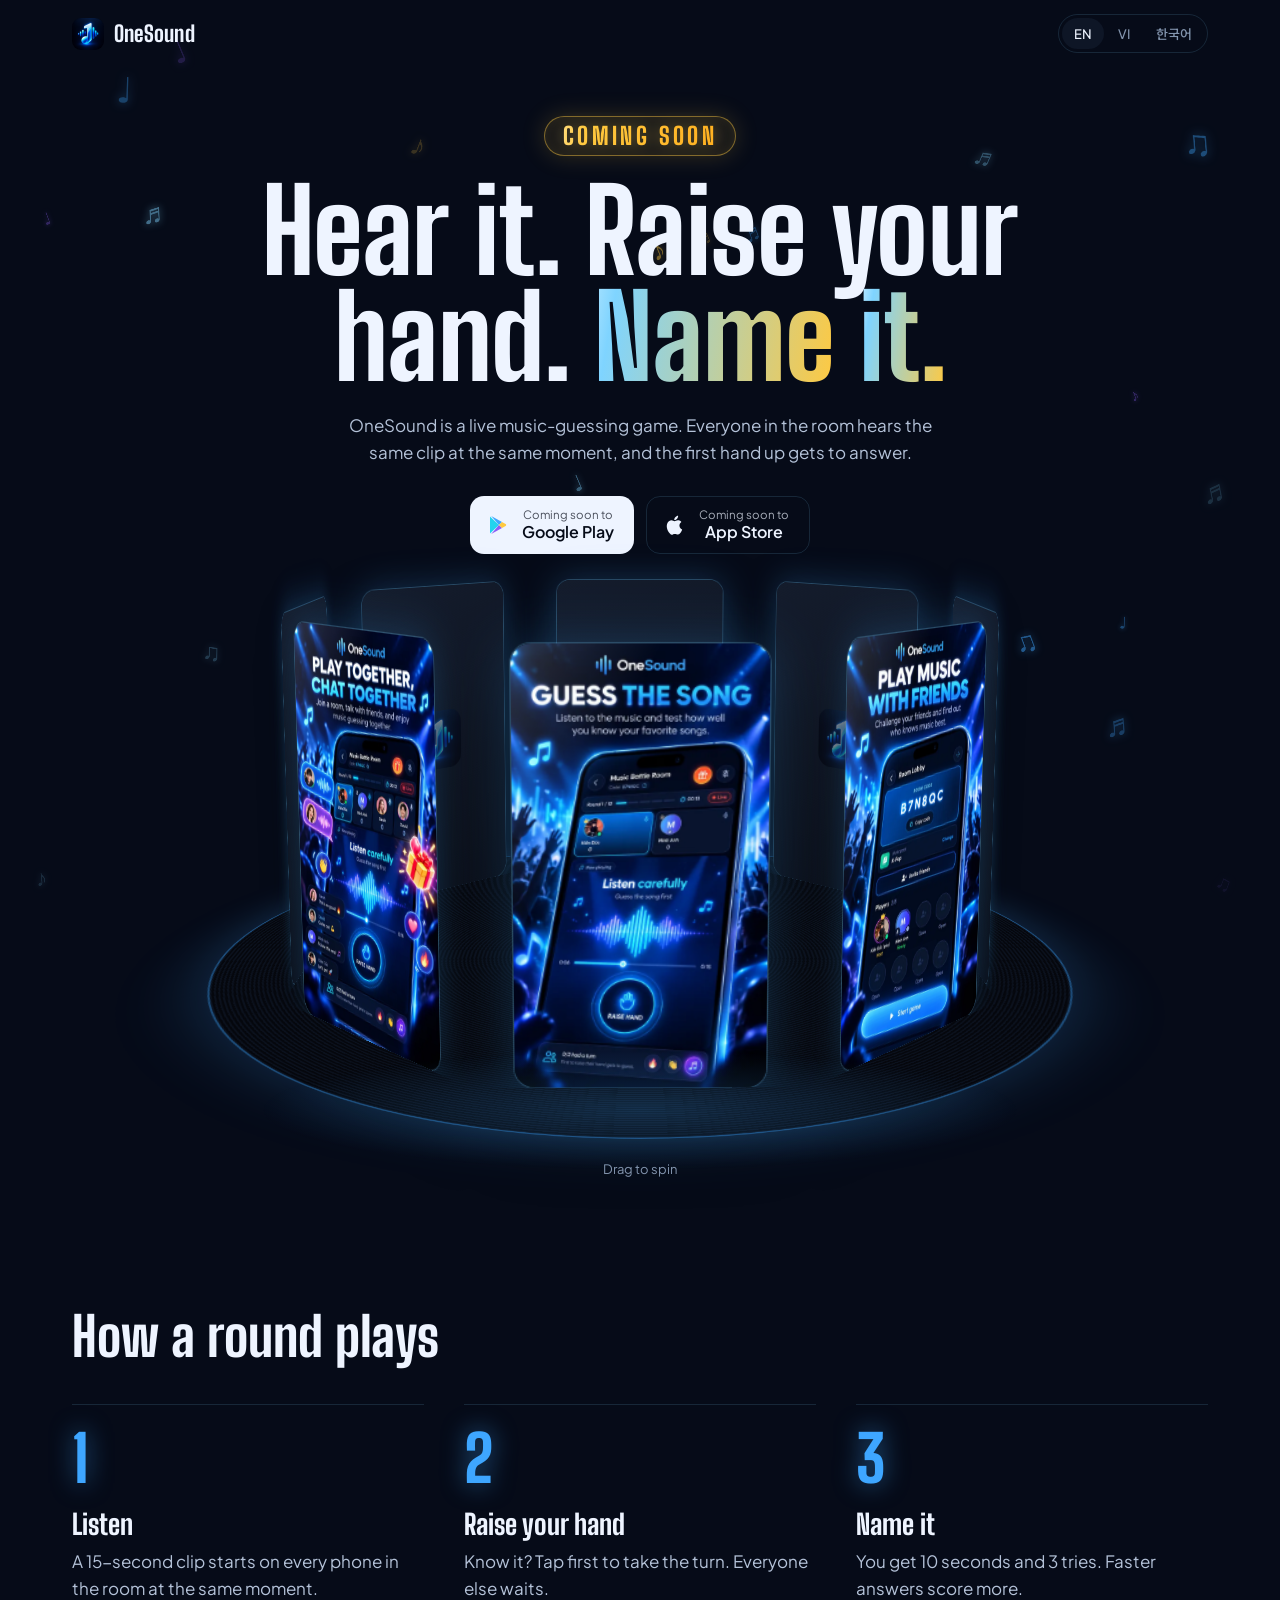
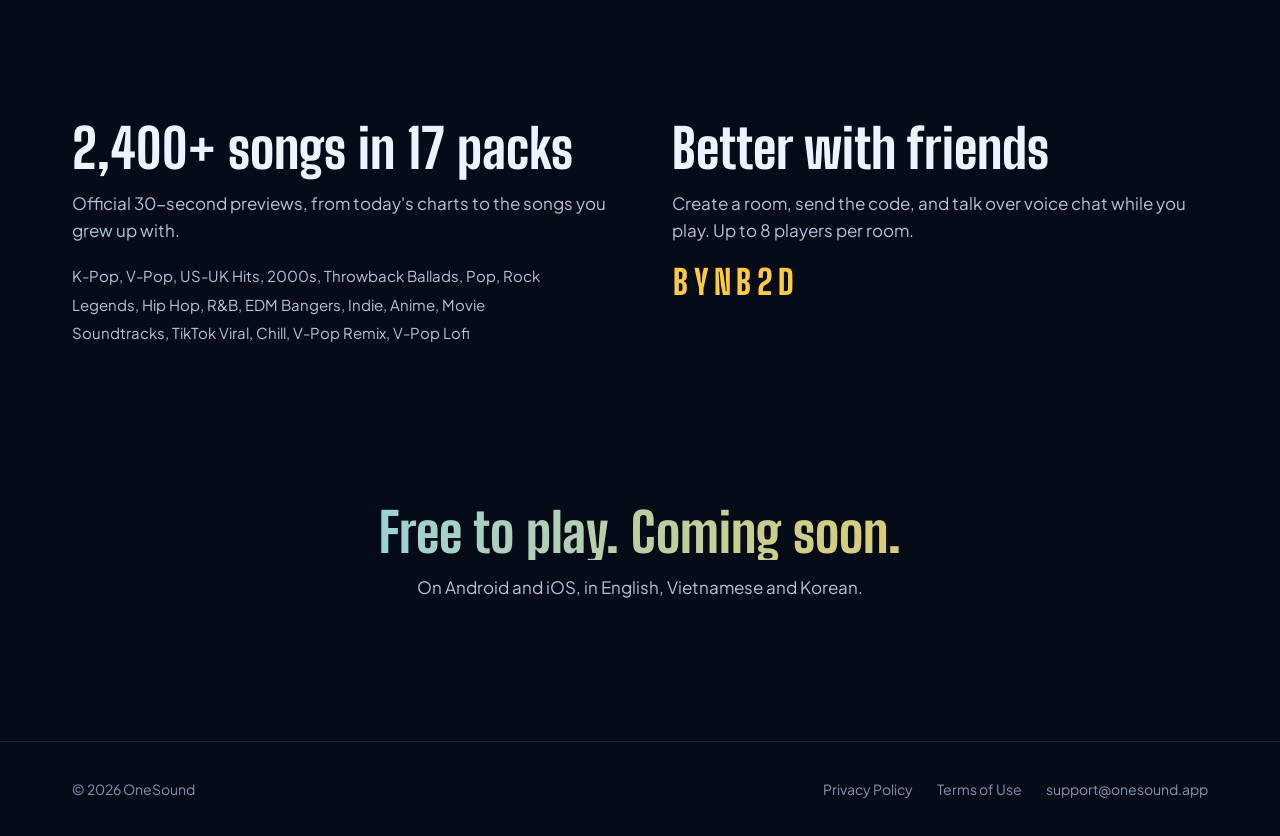
==== index.html @ 5859970a "Add falling notes, text animations and a glittering Coming soon badge Co-Authored-By: Claude Opus 5." ====
<!doctype html>
<html lang="en">
<head>
<meta charset="utf-8">
<meta name="viewport" content="width=device-width, initial-scale=1, viewport-fit=cover">
<title>OneSound: Live Music Battles</title>
<meta name="description" content="Hear the song, raise your hand first and name it. OneSound is a live music-guessing game to play with friends.">
<meta name="theme-color" content="#060b18">
<meta property="og:title" content="OneSound: Hear it. Raise your hand. Name it.">
<meta property="og:description" content="A live music-guessing game. Everyone hears the same clip at once; the first hand up answers.">
<meta property="og:image" content="https://duckiendev.github.io/onesound/assets/og.jpg">
<meta property="og:type" content="website">
<meta name="twitter:card" content="summary_large_image">
<link rel="icon" href="assets/favicon.png">
<link rel="apple-touch-icon" href="assets/apple-touch-icon.png">
<link rel="preconnect" href="https://fonts.googleapis.com">
<link rel="preconnect" href="https://fonts.gstatic.com" crossorigin>
<link href="https://fonts.googleapis.com/css2?family=Big+Shoulders+Display:wght@700;800&family=Noto+Sans+KR:wght@400;500;700&family=Plus+Jakarta+Sans:wght@400;500;600&display=swap" rel="stylesheet">
<link rel="preload" as="image" href="assets/posters/guess-1.webp">
<link rel="stylesheet" href="assets/site.css">
<script>document.documentElement.classList.add('js')</script>
</head>
<body>

<header class="topbar" id="topbar">
  <div class="wrap">
    <a class="brand" href="./" data-langlink><img src="assets/icon.png" alt=""> OneSound</a>
    <div class="lang" role="group" aria-label="Language">
      <button type="button" data-lang="en">EN</button>
      <button type="button" data-lang="vi">VI</button>
      <button type="button" data-lang="ko">한국어</button>
    </div>
  </div>
</header>

<main>
  <section class="hero">
    <div class="wrap">
      <div class="copy">
        <p class="soon">
          <span class="spark" style="--x:-14px;--y:-6px;--t:0s" aria-hidden="true"></span>
          <span class="spark" style="--x:calc(100% + 4px);--y:-10px;--t:.7s" aria-hidden="true"></span>
          <span class="spark" style="--x:30%;--y:calc(100% - 2px);--t:1.3s;--s:.6" aria-hidden="true"></span>
          <span class="spark" style="--x:80%;--y:-14px;--t:1.9s;--s:.5" aria-hidden="true"></span>
          <span class="spark" style="--x:calc(100% + 10px);--y:70%;--t:2.4s;--s:.7" aria-hidden="true"></span>
          <span class="label" data-i18n="badge">Coming soon</span>
        </p>
        <h1><span data-i18n="h1a" data-split>Hear it.</span> <span data-i18n="h1b" data-split>Raise your hand.</span>
          <span class="hl" data-i18n="h1c" data-split>Name it.</span></h1>
        <p class="lead" data-i18n="lead">OneSound is a live music-guessing game. Everyone in the room hears the same clip at the same moment, and the first hand up gets to answer.</p>
        <div class="stores">
          <span class="store">
            <svg viewBox="0 0 24 24" fill="none" aria-hidden="true"><path d="M4 3.5v17l9-8.5-9-8.5Z" fill="#22d3ee"/><path d="m13 12 3-2.9L5.2 3l7.8 9Z" fill="#3ea6ff"/><path d="m13 12-7.8 9L16 14.9 13 12Z" fill="#8b5cf6"/><path d="m16 9.1 3.6 2a1 1 0 0 1 0 1.8l-3.6 2L13 12l3-2.9Z" fill="#ffc940"/></svg>
            <span><small data-i18n="soon">Coming soon to</small><strong>Google Play</strong></span>
          </span>
          <span class="store alt">
            <svg viewBox="0 0 24 24" fill="currentColor" aria-hidden="true"><path d="M16.4 12.6c0-2.3 1.9-3.4 2-3.5-1.1-1.6-2.8-1.8-3.4-1.8-1.4-.1-2.8.9-3.5.9s-1.8-.9-3-.9C7 7.3 5.4 8.3 4.6 9.8c-1.7 2.9-.4 7.2 1.2 9.5.8 1.1 1.7 2.4 3 2.4 1.2-.1 1.6-.8 3.1-.8s1.8.8 3.1.7c1.3 0 2.1-1.1 2.9-2.3.9-1.3 1.2-2.6 1.3-2.7-.1 0-2.6-1-2.8-4ZM14.1 5.7c.7-.8 1.1-1.9 1-3-1 0-2.1.7-2.8 1.5-.6.7-1.2 1.8-1 2.9 1.1.1 2.1-.6 2.8-1.4Z"/></svg>
            <span><small data-i18n="soon">Coming soon to</small><strong>App Store</strong></span>
          </span>
        </div>
      </div>

      <div class="deck" id="deck" tabindex="0" role="group"
           aria-label="OneSound posters. Use the arrow keys to turn." data-i18n-label="deckLabel">
        <div class="ring" id="ring">
          <div class="record" aria-hidden="true"></div>
          <div class="slot" style="--i:0">
            <div class="face"><img src="assets/posters/guess-1.webp" alt="Guess the song: listen to the music and test how well you know your favourite songs" width="540" height="960"></div>
            <div class="back" aria-hidden="true"><img src="assets/icon.png" alt=""></div>
          </div>
          <div class="slot" style="--i:1">
            <div class="face"><img src="assets/posters/friends-1.webp" alt="Play music with friends: challenge your friends and find out who knows music best" width="540" height="960" loading="lazy"></div>
            <div class="back" aria-hidden="true"><img src="assets/icon.png" alt=""></div>
          </div>
          <div class="slot" style="--i:2">
            <div class="face"><img src="assets/posters/know-1.webp" alt="How well do you know music? Recognise songs and prove you are a true fan" width="540" height="960" loading="lazy"></div>
            <div class="back" aria-hidden="true"><img src="assets/icon.png" alt=""></div>
          </div>
          <div class="slot" style="--i:3">
            <div class="face"><img src="assets/posters/chat-1.webp" alt="Play together, chat together: join a room, talk with friends and guess together" width="540" height="960" loading="lazy"></div>
            <div class="back" aria-hidden="true"><img src="assets/icon.png" alt=""></div>
          </div>
          <div class="slot" style="--i:4">
            <div class="face"><img src="assets/posters/guess-2.webp" alt="Guess the song, on the home screen" width="540" height="960" loading="lazy"></div>
            <div class="back" aria-hidden="true"><img src="assets/icon.png" alt=""></div>
          </div>
          <div class="slot" style="--i:5">
            <div class="face"><img src="assets/posters/friends-2.webp" alt="Play with friends, from a private room code" width="540" height="960" loading="lazy"></div>
            <div class="back" aria-hidden="true"><img src="assets/icon.png" alt=""></div>
          </div>
          <div class="slot" style="--i:6">
            <div class="face"><img src="assets/posters/know-2.webp" alt="Climb the leaderboard and fill your profile" width="540" height="960" loading="lazy"></div>
            <div class="back" aria-hidden="true"><img src="assets/icon.png" alt=""></div>
          </div>
          <div class="slot" style="--i:7">
            <div class="face"><img src="assets/posters/chat-2.webp" alt="Voice chat and gifts in the game room" width="540" height="960" loading="lazy"></div>
            <div class="back" aria-hidden="true"><img src="assets/icon.png" alt=""></div>
          </div>
        </div>
        <p class="hint" data-i18n="hint">Drag to spin</p>
      </div>
    </div>
  </section>

  <section class="round" id="play">
    <div class="wrap">
      <h2 data-reveal data-i18n="roundTitle">How a round plays</h2>
      <ol class="steps">
        <li data-reveal style="--d:1"><h3 data-i18n="s1t">Listen</h3>
          <p data-i18n="s1p">A 15-second clip starts on every phone in the room at the same moment.</p></li>
        <li data-reveal style="--d:2"><h3 data-i18n="s2t">Raise your hand</h3>
          <p data-i18n="s2p">Know it? Tap first to take the turn. Everyone else waits.</p></li>
        <li data-reveal style="--d:3"><h3 data-i18n="s3t">Name it</h3>
          <p data-i18n="s3p">You get 10 seconds and 3 tries. Faster answers score more.</p></li>
      </ol>
    </div>
  </section>

  <section class="more">
    <div class="wrap">
      <div data-reveal>
        <h2 data-i18n="packsTitle">2,400+ songs in 17 packs</h2>
        <p data-i18n="packsLead">Official 30-second previews, from today's charts to the songs you grew up with.</p>
        <p class="packs" data-i18n="packs">K-Pop, V-Pop, US-UK Hits, 2000s, Throwback Ballads, Pop, Rock Legends, Hip Hop, R&amp;B, EDM Bangers, Indie, Anime, Movie Soundtracks, TikTok Viral, Chill, V-Pop Remix, V-Pop Lofi</p>
      </div>
      <div data-reveal style="--d:1">
        <h2 data-i18n="friendsTitle">Better with friends</h2>
        <p data-i18n="friendsLead">Create a room, send the code, and talk over voice chat while you play. Up to 8 players per room.</p>
        <span class="code" aria-label="Example room code">B7N8QC</span>
      </div>
    </div>
  </section>

  <section class="cta">
    <div class="wrap">
      <h2 data-reveal data-i18n="ctaTitle">Free to play. Coming soon.</h2>
      <p data-reveal style="--d:1" data-i18n="ctaLead">On Android and iOS, in English, Vietnamese and Korean.</p>
    </div>
  </section>
</main>

<footer>
  <div class="wrap">
    <span>© 2026 OneSound</span>
    <nav>
      <a href="privacy/" data-langlink data-i18n="privacy">Privacy Policy</a>
      <a href="terms/" data-langlink data-i18n="terms">Terms of Use</a>
      <a href="mailto:support@onesound.app">support@onesound.app</a>
    </nav>
  </div>
</footer>

<script src="assets/site.js"></script>
<script>
OneSound.page({
  en: {
    h1a: 'Hear it.', h1b: 'Raise your hand.', h1c: 'Name it.',
    lead: 'OneSound is a live music-guessing game. Everyone in the room hears the same clip at the same moment, and the first hand up gets to answer.',
    badge: 'Coming soon', soon: 'Coming soon to', hint: 'Drag to spin',
    deckLabel: 'OneSound posters. Use the arrow keys to turn.',
    roundTitle: 'How a round plays',
    s1t: 'Listen', s1p: 'A 15-second clip starts on every phone in the room at the same moment.',
    s2t: 'Raise your hand', s2p: 'Know it? Tap first to take the turn. Everyone else waits.',
    s3t: 'Name it', s3p: 'You get 10 seconds and 3 tries. Faster answers score more.',
    packsTitle: '2,400+ songs in 17 packs',
    packsLead: "Official 30-second previews, from today's charts to the songs you grew up with.",
    packs: 'K-Pop, V-Pop, US-UK Hits, 2000s, Throwback Ballads, Pop, Rock Legends, Hip Hop, R&B, EDM Bangers, Indie, Anime, Movie Soundtracks, TikTok Viral, Chill, V-Pop Remix, V-Pop Lofi',
    friendsTitle: 'Better with friends',
    friendsLead: 'Create a room, send the code, and talk over voice chat while you play. Up to 8 players per room.',
    ctaTitle: 'Free to play. Coming soon.',
    ctaLead: 'On Android and iOS, in English, Vietnamese and Korean.',
    privacy: 'Privacy Policy', terms: 'Terms of Use'
  },
  vi: {
    h1a: 'Nghe.', h1b: 'Giơ tay.', h1c: 'Gọi tên bài.',
    lead: 'OneSound là game đoán nhạc trực tiếp. Cả phòng nghe cùng một đoạn nhạc vào cùng một lúc, ai giơ tay trước thì được trả lời.',
    badge: 'Sắp ra mắt', soon: 'Sắp có trên', hint: 'Kéo để xoay',
    deckLabel: 'Poster OneSound. Dùng phím mũi tên để xoay.',
    roundTitle: 'Một vòng chơi',
    s1t: 'Nghe', s1p: 'Một đoạn nhạc 15 giây phát trên mọi điện thoại trong phòng vào cùng một lúc.',
    s2t: 'Giơ tay', s2p: 'Biết bài? Bấm trước để giành lượt, những người khác phải chờ.',
    s3t: 'Gọi tên bài', s3p: 'Bạn có 10 giây và 3 lần thử. Trả lời càng nhanh, điểm càng cao.',
    packsTitle: 'Hơn 2.400 bài trong 17 gói nhạc',
    packsLead: 'Đoạn nghe thử 30 giây chính thức, từ bảng xếp hạng hôm nay đến những bài bạn nghe từ bé.',
    packs: 'K-Pop, V-Pop, Hit Âu Mỹ, Thập niên 2000, Ballad hoài niệm, Pop, Huyền thoại Rock, Hip Hop, R&B, EDM bùng nổ, Indie, Anime, Nhạc phim, TikTok Viral, Chill, V-Pop Remix, V-Pop Lofi',
    friendsTitle: 'Vui hơn khi có bạn bè',
    friendsLead: 'Tạo phòng, gửi mã cho bạn và trò chuyện bằng giọng nói trong lúc chơi. Mỗi phòng tối đa 8 người.',
    ctaTitle: 'Miễn phí. Sắp ra mắt.',
    ctaLead: 'Trên Android và iOS, có tiếng Việt, tiếng Anh và tiếng Hàn.',
    privacy: 'Chính sách quyền riêng tư', terms: 'Điều khoản sử dụng'
  },
  ko: {
    h1a: '듣고,', h1b: '손 들고,', h1c: '맞혀요.',
    lead: 'OneSound는 실시간 음악 맞히기 게임이에요. 방 안의 모두가 같은 순간에 같은 곡을 듣고, 먼저 손을 든 사람이 답할 수 있어요.',
    badge: '곧 출시', soon: '곧 출시', hint: '드래그해서 돌려 보세요',
    deckLabel: 'OneSound 포스터. 방향키로 돌릴 수 있어요.',
    roundTitle: '한 라운드는 이렇게 진행돼요',
    s1t: '듣기', s1p: '15초 클립이 방 안 모든 휴대폰에서 동시에 재생돼요.',
    s2t: '손 들기', s2p: '아는 곡이면 먼저 눌러 차례를 가져가요. 다른 사람은 기다려요.',
    s3t: '맞히기', s3p: '10초 안에 세 번까지 답할 수 있어요. 빨리 맞힐수록 점수가 높아요.',
    packsTitle: '17개 팩, 2,400곡 이상',
    packsLead: '오늘의 차트부터 어릴 적 듣던 노래까지, 공식 30초 미리듣기로 즐겨요.',
    packs: 'K-Pop, V-Pop, 미국·영국 히트곡, 2000년대, 추억의 발라드, 팝, 록 레전드, 힙합, R&B, EDM 뱅어, 인디, 애니메이션, 영화 OST, 틱톡 바이럴, 칠, V-Pop 리믹스, V-Pop 로파이',
    friendsTitle: '친구와 함께하면 더 재밌어요',
    friendsLead: '방을 만들고 코드를 보내서, 플레이하는 동안 음성으로 대화해요. 한 방에 최대 8명까지 들어올 수 있어요.',
    ctaTitle: '무료로 즐겨요. 곧 출시돼요.',
    ctaLead: 'Android와 iOS에서 한국어, 영어, 베트남어로 만나요.',
    privacy: '개인정보 처리방침', terms: '이용약관'
  }
});
</script>
</body>
</html>
---- assets/site.css ----
/* OneSound site.
   One loud thing (the turntable of posters on the landing page); everything
   around it stays quiet. Colours are the app's own. */

:root {
  --stage: #060b18;   /* the app's background */
  --deck: #0e1626;    /* the app's card fill */
  --spot: #3ea6ff;    /* the app's accent */
  --ice: #7fd4ff;
  --crown: #ffc940;
  --text: #eef4ff;
  --sub: #b4c2d8;
  --mute: #8395ae;
  --line: rgba(127, 212, 255, .14);

  /* Condensed and heavy like an arena banner, matching the posters. */
  --display: "Big Shoulders Display", "Noto Sans KR", system-ui, sans-serif;
  --body: "Plus Jakarta Sans", "Noto Sans KR", system-ui, sans-serif;
}

* { box-sizing: border-box; }
html { -webkit-text-size-adjust: 100%; scroll-behavior: smooth; }
body {
  margin: 0;
  background: var(--stage);
  color: var(--text);
  font: 400 17px/1.6 var(--body);
  -webkit-font-smoothing: antialiased;
}
img { display: block; max-width: 100%; }
a { color: inherit; text-decoration: none; }
:focus-visible { outline: 2px solid var(--ice); outline-offset: 3px; border-radius: 6px; }

.wrap {
  width: 100%;
  max-width: 1180px;
  margin: 0 auto;
  padding-inline: max(22px, env(safe-area-inset-left));
}

/* ---------------------------------------------------------------- top bar */
.topbar {
  position: sticky;
  top: 0;
  z-index: 20;
  padding-top: env(safe-area-inset-top, 0px);
  transition: background .3s, border-color .3s;
  border-bottom: 1px solid transparent;
}
.topbar.scrolled {
  background: rgba(6, 11, 24, .82);
  backdrop-filter: blur(14px);
  -webkit-backdrop-filter: blur(14px);
  border-color: var(--line);
}
.topbar .wrap { display: flex; align-items: center; gap: 24px; padding-block: 14px; }
.brand { display: flex; align-items: center; gap: 10px; font: 800 22px var(--display); letter-spacing: .01em; }
.brand img { width: 32px; height: 32px; border-radius: 9px; }
.lang {
  margin-left: auto;
  display: flex;
  gap: 2px;
  padding: 3px;
  border: 1px solid var(--line);
  border-radius: 999px;
}
.lang button {
  border: 0;
  background: none;
  color: var(--mute);
  font: 500 13px var(--body);
  padding: 6px 12px;
  border-radius: 999px;
  cursor: pointer;
}
.lang button:hover { color: var(--text); }
.lang button[aria-pressed="true"] { background: var(--deck); color: var(--text); }

/* ------------------------------------------------------------------- hero */
.hero { padding-block: 48px 30px; overflow: hidden; text-align: center; }
.hero h1 {
  font: 800 clamp(54px, 9vw, 120px)/.92 var(--display);
  letter-spacing: -.005em;
  margin: 0 auto 22px;
  max-width: 11em;
  text-wrap: balance;
}
/* "Coming soon", in the crown's gold, glinting. */
.soon {
  position: relative;
  display: inline-block;
  margin: 0 auto 22px;
  padding: 7px 18px;
  border: 1px solid rgba(255, 201, 64, .45);
  border-radius: 999px;
  background: rgba(255, 201, 64, .08);
  box-shadow: 0 0 24px rgba(255, 201, 64, .18), inset 0 0 12px rgba(255, 201, 64, .08);
  font: 800 clamp(18px, 2.2vw, 24px)/1 var(--display);
  letter-spacing: .14em;
  text-transform: uppercase;
}
.soon .label {
  background: linear-gradient(100deg, #ffb020 0%, var(--crown) 35%, #fff7d6 50%, var(--crown) 65%, #ffb020 100%);
  background-size: 250% 100%;
  background-position: 100% 0;
  -webkit-background-clip: text;
  background-clip: text;
  color: transparent;
  filter: drop-shadow(0 0 8px rgba(255, 201, 64, .45));
}
.soon .spark {
  position: absolute;
  left: var(--x);
  top: var(--y);
  width: 14px;
  height: 14px;
  transform: scale(var(--s, 1));
  background: radial-gradient(circle, #fff 0 18%, var(--crown) 40%, transparent 72%);
  clip-path: polygon(50% 0, 61% 39%, 100% 50%, 61% 61%, 50% 100%, 39% 61%, 0 50%, 39% 39%);
  pointer-events: none;
}

.lead { color: var(--sub); max-width: 36em; margin: 0 auto 30px; }

.stores { display: flex; flex-wrap: wrap; gap: 12px; justify-content: center; }
.store {
  display: flex;
  align-items: center;
  gap: 12px;
  padding: 11px 20px 11px 16px;
  border-radius: 14px;
  background: var(--text);
  color: var(--stage);
}
.store.alt { background: none; color: var(--text); border: 1px solid var(--line); }
.store svg { width: 24px; height: 24px; flex: none; }
.store small { display: block; font-size: 11.5px; opacity: .7; line-height: 1.2; }
.store strong { display: block; font: 600 16px/1.25 var(--body); }

/* The turntable: posters standing in a ring on a record. */
.deck {
  --w: 200px;              /* poster width */
  --h: calc(var(--w) * 1.778);
  --r: 330px;              /* ring radius */
  position: relative;
  margin-top: 40px;
  height: calc(var(--h) + 230px);
  perspective: 1500px;
  perspective-origin: 50% 10%;
  touch-action: pan-y;
  cursor: grab;
  user-select: none;
  -webkit-user-select: none;
}
.deck.dragging { cursor: grabbing; }
.ring {
  --a: 0deg;
  position: absolute;
  left: 50%;
  top: 10px;
  width: var(--w);
  height: var(--h);
  margin-left: calc(var(--w) / -2);
  transform-style: preserve-3d;
  transform: rotateX(-7deg) rotateY(var(--a));
}
.slot {
  position: absolute;
  inset: 0;
  transform-style: preserve-3d;
  transform: rotateY(calc(var(--i) * 45deg)) translateZ(var(--r));
}
.face, .back {
  position: absolute;
  inset: 0;
  border-radius: 16px;
  backface-visibility: hidden;
  -webkit-backface-visibility: hidden;
  box-shadow: 0 0 0 1px rgba(127, 212, 255, .25), 0 0 40px rgba(62, 166, 255, .25),
    0 30px 60px rgba(0, 0, 0, .55);
  overflow: hidden;
  background: #000;
}
.face img { width: 100%; height: 100%; object-fit: cover; pointer-events: none; }
/* A glossy edge, as if the poster were printed on card. */
.face::after {
  content: "";
  position: absolute;
  inset: 0;
  background: linear-gradient(115deg, rgba(255, 255, 255, .18), transparent 32%);
  pointer-events: none;
}
.back {
  transform: rotateY(180deg);
  display: grid;
  place-items: center;
  background: linear-gradient(160deg, #141c2c, #0a0f1a);
}
.back img { width: 34%; opacity: .55; border-radius: 22%; }

/* The record the phones stand on, laid flat at their feet. */
.record {
  --d: calc(var(--r) * 2 + var(--w) * .9);
  position: absolute;
  left: 50%;
  top: 100%;
  width: var(--d);
  height: var(--d);
  margin: calc(var(--d) / -2) 0 0 calc(var(--d) / -2);
  border-radius: 50%;
  transform: rotateX(90deg);
  background:
    radial-gradient(circle, #0e1626 0 13%, transparent 13.4%),
    radial-gradient(circle, var(--spot) 0 14.5%, transparent 15%),
    repeating-radial-gradient(circle, #05070d 0 2px, #0b111d 2.5px 4px),
    #05070d;
  box-shadow: 0 0 0 2px rgba(62, 166, 255, .35), 0 0 80px rgba(62, 166, 255, .25);
}
/* Light pooling under the record. */
.deck::after {
  content: "";
  position: absolute;
  left: 50%;
  bottom: 10px;
  width: min(92%, 760px);
  height: 120px;
  transform: translateX(-50%);
  background: radial-gradient(closest-side, rgba(62, 166, 255, .22), transparent);
  pointer-events: none;
}
.hint {
  position: absolute;
  left: 0;
  right: 0;
  bottom: 0;
  margin: 0;
  text-align: center;
  color: var(--mute);
  font-size: 13px;
}

/* ---------------------------------------------------------------- a round */
.round { padding-block: 100px 60px; }
.round h2, .more h2, .cta h2 {
  font: 800 clamp(34px, 4.4vw, 54px)/1 var(--display);
  letter-spacing: 0;
  margin: 0 0 40px;
}
.steps {
  list-style: none;
  margin: 0;
  padding: 0;
  display: grid;
  grid-template-columns: repeat(3, 1fr);
  gap: 40px;
  counter-reset: step;
}
.steps li { counter-increment: step; border-top: 1px solid var(--line); padding-top: 22px; }
.steps li::before {
  content: counter(step);
  display: block;
  font: 800 64px/1 var(--display);
  color: var(--spot);
  margin-bottom: 18px;
}
.steps h3 { font: 800 28px/1.1 var(--display); margin: 0 0 8px; }
.steps p { color: var(--sub); margin: 0; max-width: 30em; }

/* ------------------------------------------------- packs, and with friends */
.more { padding-block: 60px; }
.more .wrap { display: grid; grid-template-columns: 1fr 1fr; gap: 64px; }
.more h2 { margin-bottom: 14px; }
.more p { color: var(--sub); margin: 0 0 18px; max-width: 32em; }
.packs { color: var(--mute); font-size: 15px; line-height: 1.9; }
.code {
  display: inline-block;
  font: 800 34px var(--display);
  letter-spacing: .12em;
  color: var(--crown);
}

/* -------------------------------------------------------------- closing */
.cta { padding-block: 80px 110px; text-align: center; }
.cta h2 { margin-bottom: 14px; }
.cta p { color: var(--sub); margin: 0 auto 30px; }
.cta .stores { justify-content: center; }

/* ------------------------------------------------------------ legal pages */
.doc { padding-block: 30px 90px; }
.doc article { max-width: 760px; margin: 0 auto; }
.doc h1 { font: 800 clamp(44px, 7vw, 68px)/1 var(--display); margin: 0 0 12px; }
.doc .updated { color: var(--mute); font-size: 14px; margin: 0 0 36px; }
.doc h2 { font: 800 26px/1.15 var(--display); margin: 40px 0 12px; }
.doc p, .doc li { color: var(--sub); }
.doc ul { padding-left: 22px; }
.doc strong { color: var(--text); font-weight: 600; }
.doc .note {
  padding: 16px 20px;
  border-radius: 14px;
  background: var(--deck);
  border-left: 3px solid var(--spot);
}

/* ----------------------------------------------------------------- footer */
footer {
  padding-block: 36px calc(36px + env(safe-area-inset-bottom, 0px));
  border-top: 1px solid var(--line);
  color: var(--mute);
  font-size: 14px;
}
footer .wrap { display: flex; flex-wrap: wrap; gap: 16px; justify-content: space-between; }
footer nav { display: flex; flex-wrap: wrap; gap: 24px; }
footer a:hover { color: var(--text); }

/* ----------------------------------------------------------------- mobile */
@media (max-width: 900px) {
  .deck { --w: 124px; --r: 180px; margin-top: 30px; height: calc(var(--h) + 150px); }
  .steps, .more .wrap { grid-template-columns: 1fr; gap: 36px; }
  .round { padding-block: 70px 30px; }
}

/* --------------------------------------------------------------- motion */
/* Notes drifting down behind everything (drawn by site.js). */
.notes {
  position: fixed;
  inset: 0;
  width: 100%;
  height: 100%;
  z-index: 0;
  pointer-events: none;
}
main, footer { position: relative; z-index: 1; }

/* "Name it." carries the accent, with light sweeping across it. */
.hero .hl, .hero .hl .w, .cta h2 {
  background: linear-gradient(100deg, var(--spot) 0%, var(--ice) 38%, #fff 50%, var(--ice) 62%, var(--crown) 100%);
  background-size: 250% 100%;
  background-position: 100% 0;
  -webkit-background-clip: text;
  background-clip: text;
  color: transparent;
}
.hero .hl:has(.w) { background: none; }

@media (prefers-reduced-motion: no-preference) {
  /* The headline arrives word by word; the rest follows it in. */
  .js .hero h1 .w {
    display: inline-block;
    opacity: 0;
    transform: translateY(.45em) rotate(3deg);
    animation: word-in .8s cubic-bezier(.2, .8, .2, 1) forwards;
    animation-delay: calc(120ms + var(--d) * 90ms);
  }
  .js .hero .hl .w {
    animation: word-in .8s cubic-bezier(.2, .8, .2, 1) forwards, shine 5s ease-in-out infinite;
    animation-delay: calc(120ms + var(--d) * 90ms), 1.4s;
  }
  .js .hero .soon { animation: fade-up .7s both; }
  .soon .label { animation: shine 2.8s ease-in-out infinite; }
  .soon .spark { opacity: 0; animation: twinkle 2.8s var(--t) ease-in-out infinite; }
  .soon::after {
    content: "";
    position: absolute;
    inset: -1px;
    border-radius: inherit;
    background: linear-gradient(100deg, transparent 35%, rgba(255, 240, 190, .35) 50%, transparent 65%) 200% 0 / 250% 100% no-repeat;
    animation: shine 2.8s ease-in-out infinite;
    pointer-events: none;
  }
  .js .hero .lead { animation: fade-up .8s .75s both; }
  .js .hero .stores { animation: fade-up .8s .95s both; }
  .js .hero .deck { animation: fade-up 1.1s .5s both; }
  .cta h2.in { animation: shine 5s 1s ease-in-out infinite; }

  /* Sections rise in as they scroll into view. */
  .js [data-reveal] {
    opacity: 0;
    transform: translateY(28px);
    transition: opacity .8s ease, transform .8s cubic-bezier(.2, .8, .2, 1);
    transition-delay: calc(var(--d, 0) * 120ms);
  }
  .js [data-reveal].in { opacity: 1; transform: none; }
  .js .steps li::before { transform: scale(.6); opacity: 0; transition: transform .7s cubic-bezier(.3, 1.6, .5, 1), opacity .5s; transition-delay: calc(var(--d, 0) * 120ms + .2s); transform-origin: left bottom; }
  .js .steps li.in::before { transform: none; opacity: 1; text-shadow: 0 0 24px rgba(62, 166, 255, .55); }

  /* The room code flips into place like a scoreboard. */
  .code .ch { display: inline-block; min-width: .62em; text-align: center; }
  .code .ch.lock { animation: lock .35s cubic-bezier(.3, 1.6, .5, 1); }
}

@keyframes word-in { to { opacity: 1; transform: none; } }
@keyframes fade-up { from { opacity: 0; transform: translateY(18px); } }
@keyframes shine { 0%, 15% { background-position: 100% 0; } 60%, 100% { background-position: 0 0; } }
@keyframes twinkle {
  0%, 100% { opacity: 0; transform: scale(calc(var(--s, 1) * .2)) rotate(0deg); }
  45% { opacity: 1; transform: scale(var(--s, 1)) rotate(90deg); }
  70% { opacity: 0; transform: scale(calc(var(--s, 1) * .4)) rotate(140deg); }
}
@keyframes lock { from { transform: translateY(-30%) scale(1.25); text-shadow: 0 0 18px rgba(255, 201, 64, .8); } }

@media (prefers-reduced-motion: reduce) {
  html { scroll-behavior: auto; }
}
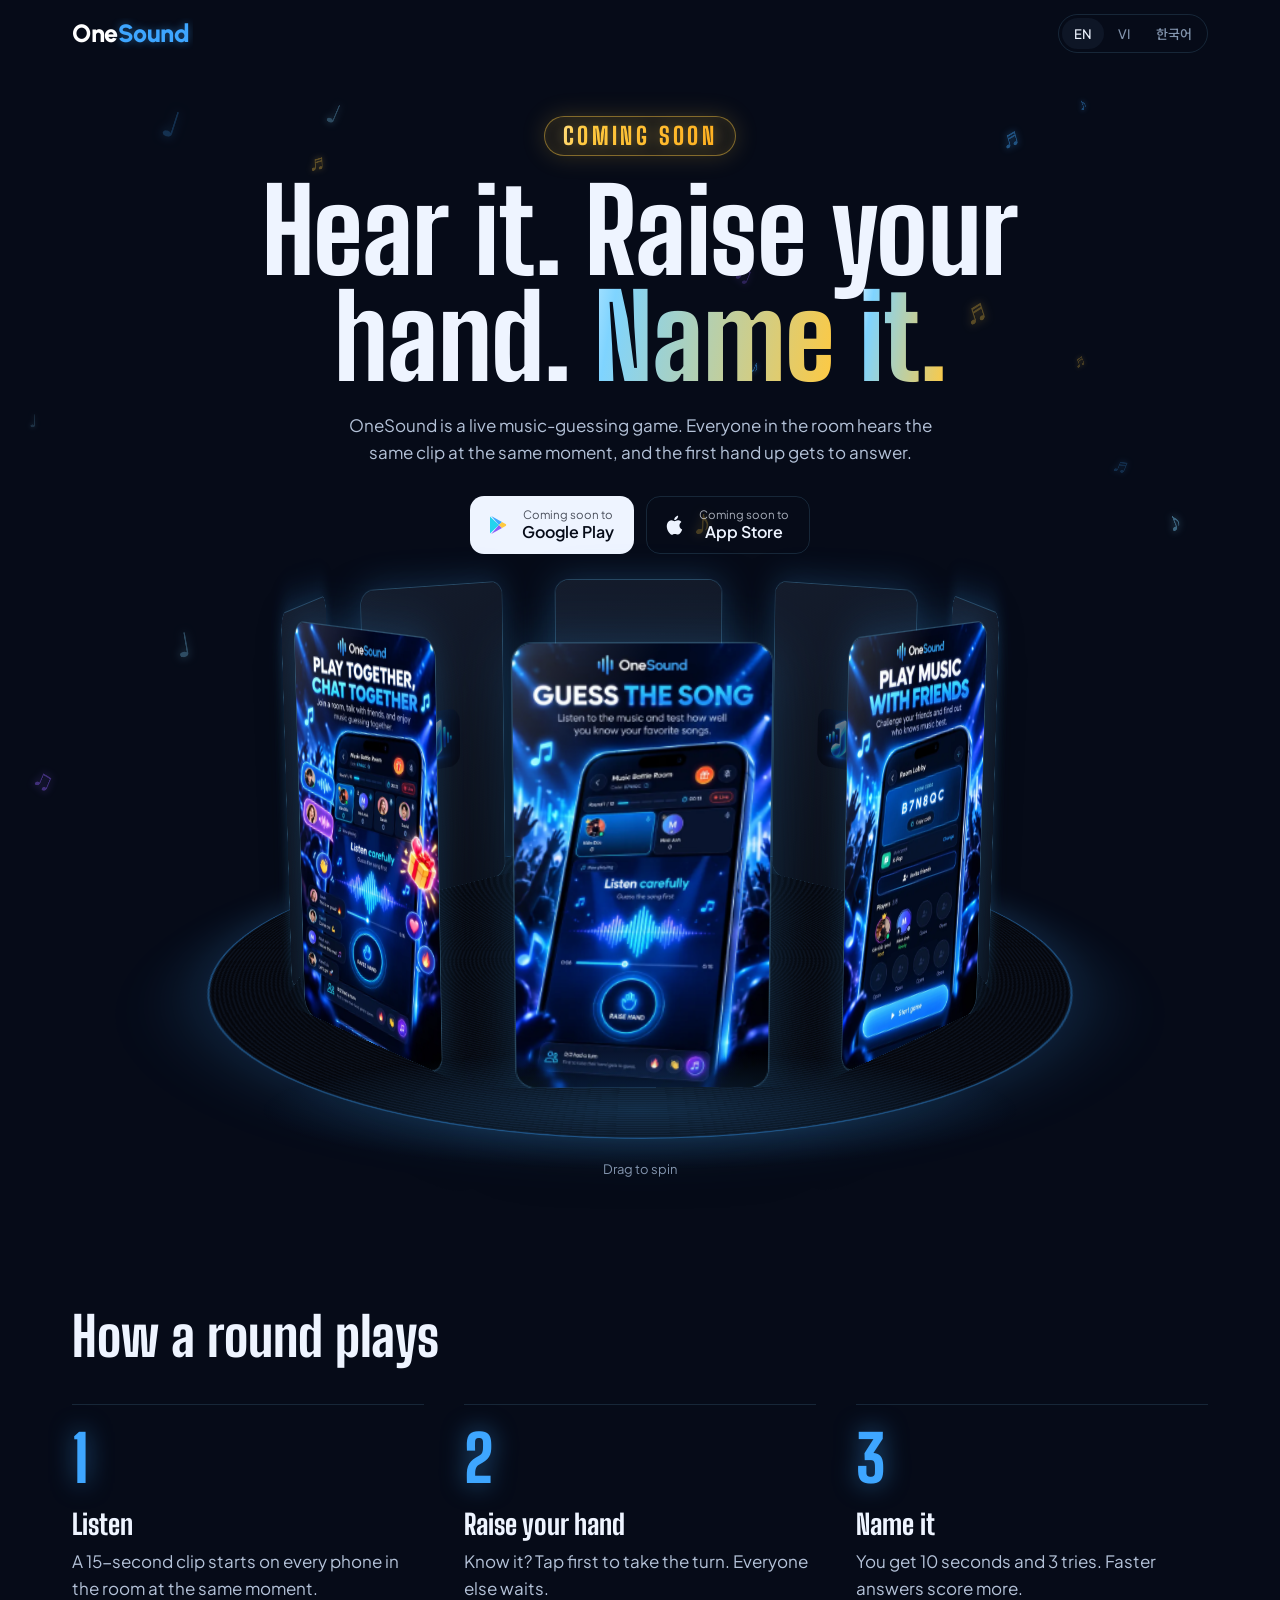
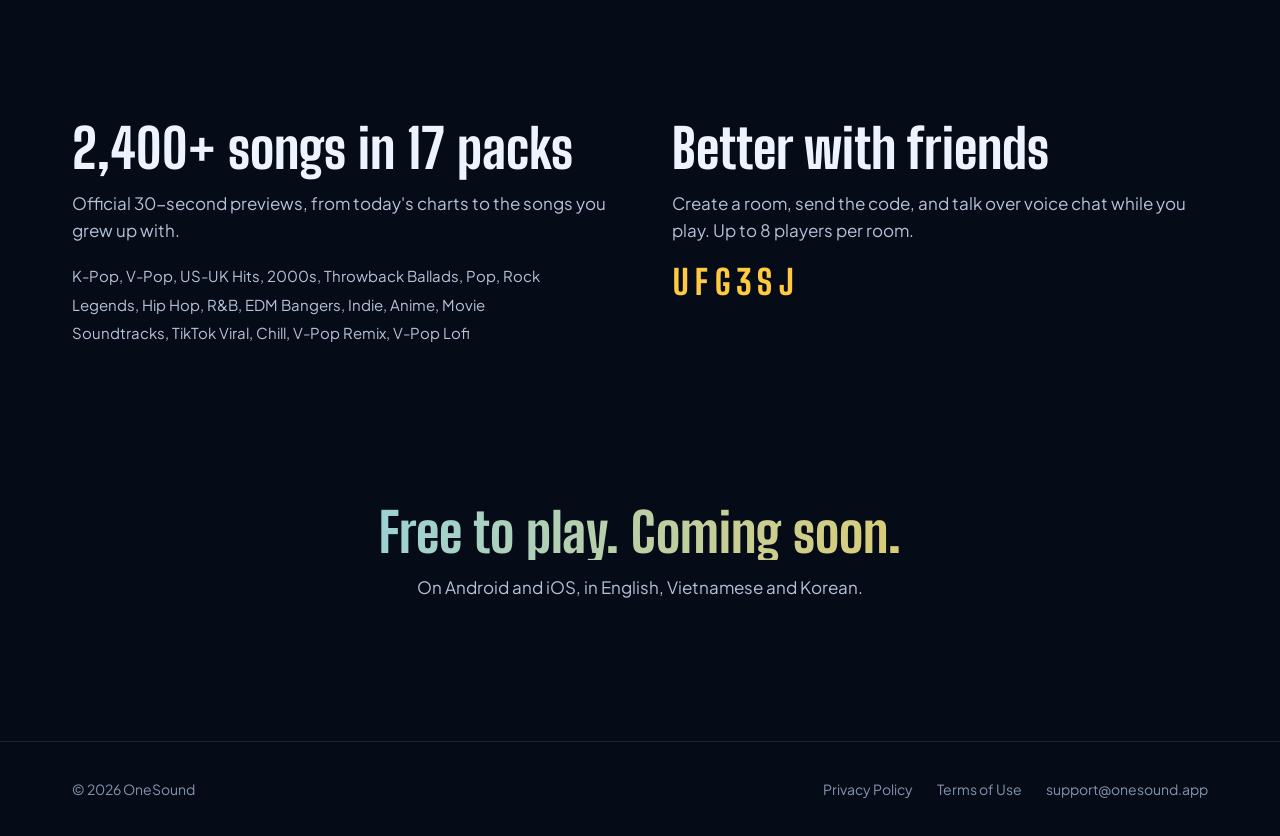
==== commit e144b9e0: "Use the app's sign-in wordmark as the site logo; fuller link previews The corner logo is now the ani" ====
--- a/index.html
+++ b/index.html
@@ -8,14 +8,28 @@
 <meta name="theme-color" content="#060b18">
 <meta property="og:title" content="OneSound: Hear it. Raise your hand. Name it.">
 <meta property="og:description" content="A live music-guessing game. Everyone hears the same clip at once; the first hand up answers.">
+<meta property="og:site_name" content="OneSound">
+<meta property="og:url" content="https://duckiendev.github.io/onesound/">
 <meta property="og:image" content="https://duckiendev.github.io/onesound/assets/og.jpg">
+<meta property="og:image:secure_url" content="https://duckiendev.github.io/onesound/assets/og.jpg">
+<meta property="og:image:type" content="image/jpeg">
+<meta property="og:image:width" content="1200">
+<meta property="og:image:height" content="630">
+<meta property="og:image:alt" content="OneSound: guess the song, beat your rivals. Play solo or battle live in music rooms.">
 <meta property="og:type" content="website">
+<meta property="og:locale" content="en_US">
+<meta property="og:locale:alternate" content="vi_VN">
+<meta property="og:locale:alternate" content="ko_KR">
 <meta name="twitter:card" content="summary_large_image">
+<meta name="twitter:title" content="OneSound: Hear it. Raise your hand. Name it.">
+<meta name="twitter:description" content="A live music-guessing game. Everyone hears the same clip at once; the first hand up answers.">
+<meta name="twitter:image" content="https://duckiendev.github.io/onesound/assets/og.jpg">
+<link rel="canonical" href="https://duckiendev.github.io/onesound/">
 <link rel="icon" href="assets/favicon.png">
 <link rel="apple-touch-icon" href="assets/apple-touch-icon.png">
 <link rel="preconnect" href="https://fonts.googleapis.com">
 <link rel="preconnect" href="https://fonts.gstatic.com" crossorigin>
-<link href="https://fonts.googleapis.com/css2?family=Big+Shoulders+Display:wght@700;800&family=Noto+Sans+KR:wght@400;500;700&family=Plus+Jakarta+Sans:wght@400;500;600&display=swap" rel="stylesheet">
+<link href="https://fonts.googleapis.com/css2?family=Big+Shoulders+Display:wght@700;800&family=Urbanist:wght@800&family=Noto+Sans+KR:wght@400;500;700&family=Plus+Jakarta+Sans:wght@400;500;600&display=swap" rel="stylesheet">
 <link rel="preload" as="image" href="assets/posters/guess-1.webp">
 <link rel="stylesheet" href="assets/site.css">
 <script>document.documentElement.classList.add('js')</script>
@@ -24,7 +38,7 @@
 
 <header class="topbar" id="topbar">
   <div class="wrap">
-    <a class="brand" href="./" data-langlink><img src="assets/icon.png" alt=""> OneSound</a>
+    <a class="brand" href="./" data-langlink aria-label="OneSound"><span class="wm" aria-hidden="true"><i style="--n:0">O</i><i style="--n:1">n</i><i style="--n:2">e</i><i style="--n:3" class=s>S</i><i style="--n:4" class=s>o</i><i style="--n:5" class=s>u</i><i style="--n:6" class=s>n</i><i style="--n:7" class=s>d</i></span></a>
     <div class="lang" role="group" aria-label="Language">
       <button type="button" data-lang="en">EN</button>
       <button type="button" data-lang="vi">VI</button>
--- a/assets/site.css
+++ b/assets/site.css
@@ -54,8 +54,21 @@
   border-color: var(--line);
 }
 .topbar .wrap { display: flex; align-items: center; gap: 24px; padding-block: 14px; }
-.brand { display: flex; align-items: center; gap: 10px; font: 800 22px var(--display); letter-spacing: .01em; }
-.brand img { width: 32px; height: 32px; border-radius: 9px; }
+/* The sign-in screen's wordmark: "One" in white, "Sound" in the accent with
+   a glow that beats. */
+.brand { display: flex; align-items: center; }
+.wm {
+  position: relative;
+  display: inline-flex;
+  align-items: flex-end;
+  font: 800 25px/1.1 "Urbanist", var(--body);
+  letter-spacing: -.02em;
+  color: #fff;
+  overflow: hidden;
+  padding: 2px 4px 2px 0;
+}
+.wm i { font-style: normal; display: inline-block; }
+.wm .s { color: var(--spot); text-shadow: 0 0 9px rgba(62, 166, 255, .45); }
 .lang {
   margin-left: auto;
   display: flex;
@@ -383,6 +396,31 @@
   .js .steps li::before { transform: scale(.6); opacity: 0; transition: transform .7s cubic-bezier(.3, 1.6, .5, 1), opacity .5s; transition-delay: calc(var(--d, 0) * 120ms + .2s); transform-origin: left bottom; }
   .js .steps li.in::before { transform: none; opacity: 1; text-shadow: 0 0 24px rgba(62, 166, 255, .55); }
 
+  /* The wordmark lands letter by letter, then light crosses it and
+     "Sound" pulses, as on the sign-in screen. */
+  .wm i {
+    opacity: 0;
+    transform: translateY(.45em) scale(.6);
+    animation: letter-in .68s cubic-bezier(.34, 1.56, .64, 1) forwards;
+    animation-delay: calc(var(--n) * 90ms);
+  }
+  .wm .s {
+    animation: letter-in .68s cubic-bezier(.34, 1.56, .64, 1) forwards,
+      beat 1.6s 1.5s ease-in-out infinite;
+    animation-delay: calc(var(--n) * 90ms), 1.5s;
+  }
+  .wm::after {
+    content: "";
+    position: absolute;
+    inset: 0;
+    background: linear-gradient(100deg, transparent 40%, rgba(255, 255, 255, .85) 50%, transparent 60%) no-repeat;
+    background-size: 250% 100%;
+    background-position: 150% 0;
+    mix-blend-mode: overlay;
+    animation: sweep 3.2s 1.5s linear infinite;
+    pointer-events: none;
+  }
+
   /* The room code flips into place like a scoreboard. */
   .code .ch { display: inline-block; min-width: .62em; text-align: center; }
   .code .ch.lock { animation: lock .35s cubic-bezier(.3, 1.6, .5, 1); }
@@ -391,6 +429,12 @@
 @keyframes word-in { to { opacity: 1; transform: none; } }
 @keyframes fade-up { from { opacity: 0; transform: translateY(18px); } }
 @keyframes shine { 0%, 15% { background-position: 100% 0; } 60%, 100% { background-position: 0 0; } }
+@keyframes letter-in { to { opacity: 1; transform: none; } }
+@keyframes beat {
+  0%, 100% { text-shadow: 0 0 5px rgba(62, 166, 255, .35); }
+  50% { text-shadow: 0 0 14px rgba(62, 166, 255, .75); }
+}
+@keyframes sweep { 0% { background-position: 150% 0; } 45%, 100% { background-position: -50% 0; } }
 @keyframes twinkle {
   0%, 100% { opacity: 0; transform: scale(calc(var(--s, 1) * .2)) rotate(0deg); }
   45% { opacity: 1; transform: scale(var(--s, 1)) rotate(90deg); }
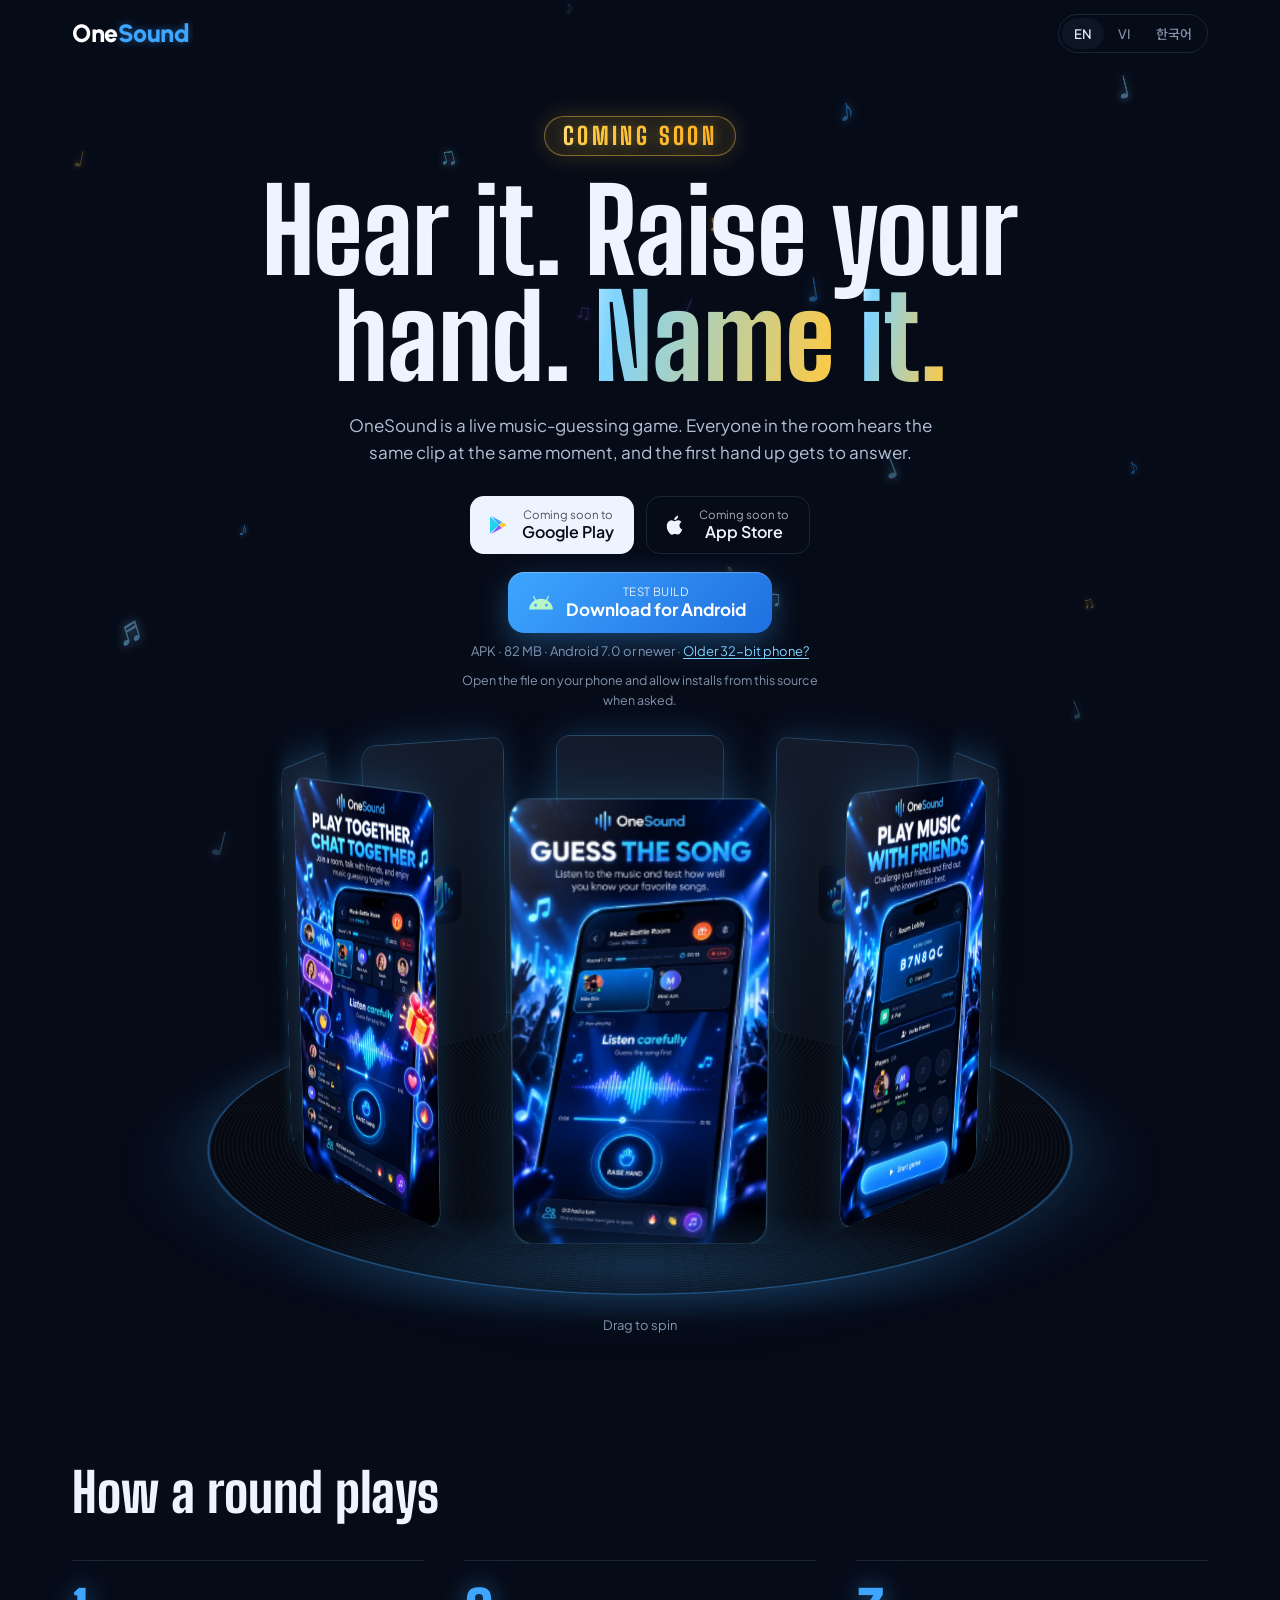
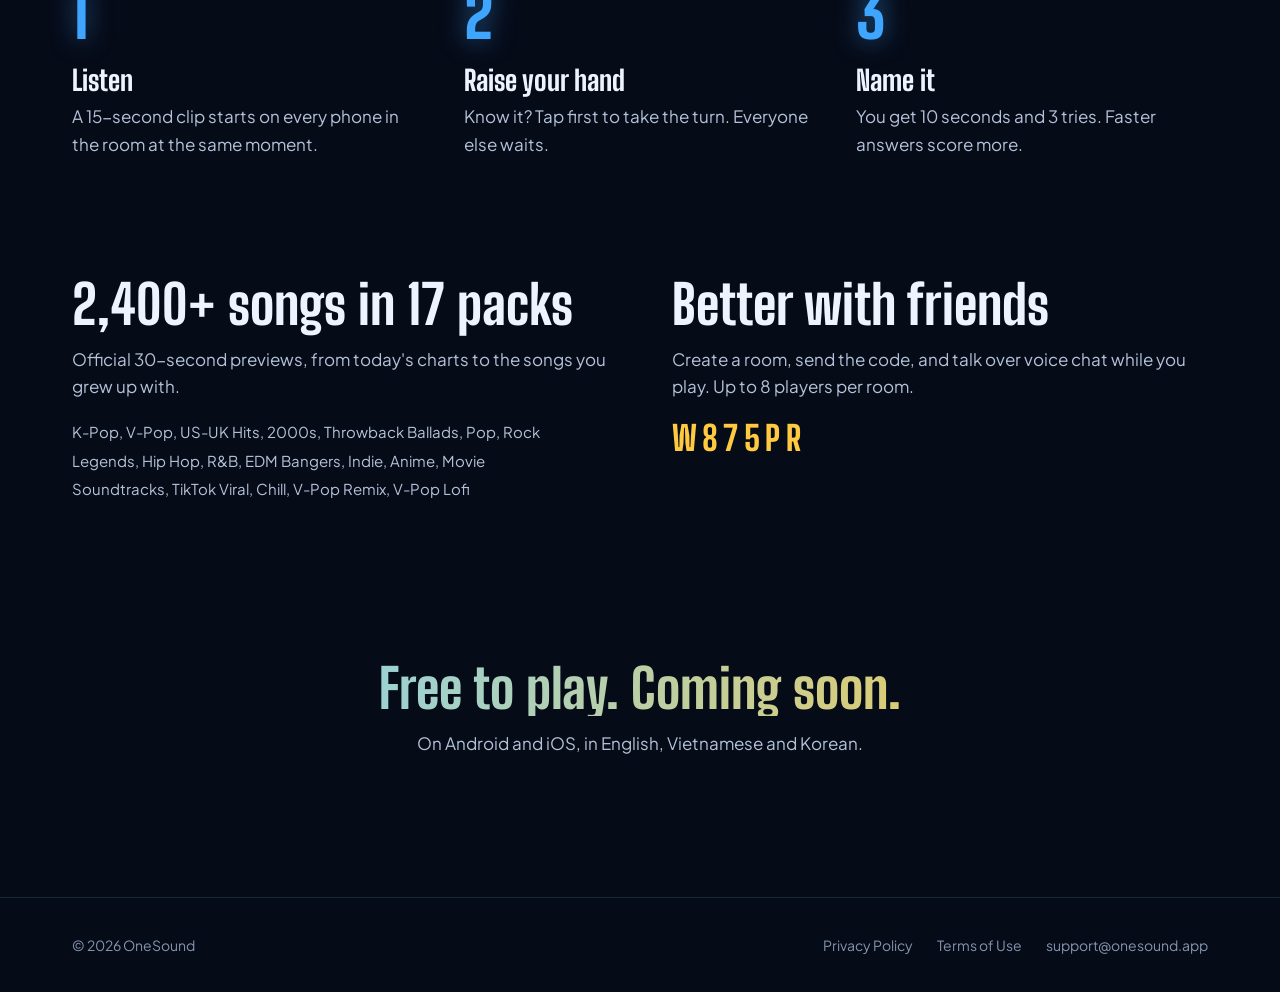
==== commit 4719cc18: "Android test build download on the landing page A download button for the latest Android APK (GitHub" ====
--- a/index.html
+++ b/index.html
@@ -72,6 +72,14 @@
             <span><small data-i18n="soon">Coming soon to</small><strong>App Store</strong></span>
           </span>
         </div>
+        <div class="beta">
+          <a class="beta-btn" href="https://github.com/DuckienDev/onesound/releases/latest/download/OneSound-android.apk" download>
+            <svg viewBox="0 0 24 24" fill="currentColor" aria-hidden="true"><path d="M17.6 9.48 19.44 6.3a.6.6 0 0 0-1.04-.6l-1.87 3.23A11.5 11.5 0 0 0 12 8c-1.62 0-3.15.33-4.53.93L5.6 5.7a.6.6 0 1 0-1.04.6L6.4 9.48A10.9 10.9 0 0 0 1 18h22a10.9 10.9 0 0 0-5.4-8.52ZM7 15.25a1.25 1.25 0 1 1 0-2.5 1.25 1.25 0 0 1 0 2.5Zm10 0a1.25 1.25 0 1 1 0-2.5 1.25 1.25 0 0 1 0 2.5Z"/></svg>
+            <span><small data-i18n="betaSmall">Test build</small><strong data-i18n="betaBig">Download for Android</strong></span>
+          </a>
+          <p class="beta-meta"><span data-i18n="betaMeta">APK · 82 MB · Android 7.0 or newer</span> · <a href="https://github.com/DuckienDev/onesound/releases/latest/download/OneSound-android-armv7.apk" download data-i18n="betaOld">Older 32-bit phone?</a></p>
+          <p class="beta-how" data-i18n="betaHow">Open the file on your phone and allow installs from this source when asked.</p>
+        </div>
       </div>
 
       <div class="deck" id="deck" tabindex="0" role="group"
@@ -168,6 +176,9 @@
 <script>
 OneSound.page({
   en: {
+    betaSmall: 'Test build', betaBig: 'Download for Android',
+    betaMeta: 'APK · 82 MB · Android 7.0 or newer', betaOld: 'Older 32-bit phone?',
+    betaHow: 'Open the file on your phone and allow installs from this source when asked.',
     h1a: 'Hear it.', h1b: 'Raise your hand.', h1c: 'Name it.',
     lead: 'OneSound is a live music-guessing game. Everyone in the room hears the same clip at the same moment, and the first hand up gets to answer.',
     badge: 'Coming soon', soon: 'Coming soon to', hint: 'Drag to spin',
@@ -186,6 +197,9 @@
     privacy: 'Privacy Policy', terms: 'Terms of Use'
   },
   vi: {
+    betaSmall: 'Bản thử nghiệm', betaBig: 'Tải cho Android',
+    betaMeta: 'APK · 82 MB · Android 7.0 trở lên', betaOld: 'Máy cũ 32-bit?',
+    betaHow: 'Mở file trên điện thoại và cho phép cài đặt từ nguồn này khi được hỏi.',
     h1a: 'Nghe.', h1b: 'Giơ tay.', h1c: 'Gọi tên bài.',
     lead: 'OneSound là game đoán nhạc trực tiếp. Cả phòng nghe cùng một đoạn nhạc vào cùng một lúc, ai giơ tay trước thì được trả lời.',
     badge: 'Sắp ra mắt', soon: 'Sắp có trên', hint: 'Kéo để xoay',
@@ -204,6 +218,9 @@
     privacy: 'Chính sách quyền riêng tư', terms: 'Điều khoản sử dụng'
   },
   ko: {
+    betaSmall: '테스트 버전', betaBig: 'Android용 다운로드',
+    betaMeta: 'APK · 82MB · Android 7.0 이상', betaOld: '오래된 32비트 폰인가요?',
+    betaHow: '휴대폰에서 파일을 열고, 요청이 나오면 이 출처의 설치를 허용하세요.',
     h1a: '듣고,', h1b: '손 들고,', h1c: '맞혀요.',
     lead: 'OneSound는 실시간 음악 맞히기 게임이에요. 방 안의 모두가 같은 순간에 같은 곡을 듣고, 먼저 손을 든 사람이 답할 수 있어요.',
     badge: '곧 출시', soon: '곧 출시', hint: '드래그해서 돌려 보세요',
--- a/assets/site.css
+++ b/assets/site.css
@@ -149,6 +149,30 @@
 .store svg { width: 24px; height: 24px; flex: none; }
 .store small { display: block; font-size: 11.5px; opacity: .7; line-height: 1.2; }
 .store strong { display: block; font: 600 16px/1.25 var(--body); }
+
+/* The Android test build: the one real download, so it leads. */
+.beta { margin-top: 18px; display: flex; flex-direction: column; align-items: center; gap: 8px; }
+.beta-btn {
+  position: relative;
+  overflow: hidden;
+  display: inline-flex;
+  align-items: center;
+  gap: 12px;
+  padding: 13px 26px 13px 20px;
+  border-radius: 16px;
+  color: #fff;
+  background: linear-gradient(135deg, #3ea6ff, #1f6fe0);
+  box-shadow: 0 10px 30px rgba(62, 166, 255, .35), inset 0 1px 0 rgba(255, 255, 255, .25);
+  transition: transform .15s ease, box-shadow .15s ease;
+}
+.beta-btn:hover { transform: translateY(-2px); box-shadow: 0 14px 36px rgba(62, 166, 255, .5), inset 0 1px 0 rgba(255, 255, 255, .25); }
+.beta-btn:active { transform: translateY(0); }
+.beta-btn svg { width: 26px; height: 26px; flex: none; color: #b8f5c8; }
+.beta-btn small { display: block; font-size: 11.5px; opacity: .85; line-height: 1.2; letter-spacing: .04em; text-transform: uppercase; }
+.beta-btn strong { display: block; font: 700 17px/1.25 var(--body); }
+.beta-meta { margin: 0; font-size: 13px; color: var(--mute); }
+.beta-meta a { color: var(--ice); text-decoration: underline; text-underline-offset: 2px; }
+.beta-how { margin: 0; max-width: 30em; font-size: 12.5px; color: var(--mute); }
 
 /* The turntable: posters standing in a ring on a record. */
 .deck {
@@ -382,6 +406,16 @@
   }
   .js .hero .lead { animation: fade-up .8s .75s both; }
   .js .hero .stores { animation: fade-up .8s .95s both; }
+  .js .hero .beta { animation: fade-up .8s 1.1s both; }
+  /* Light crossing the download button now and then. */
+  .beta-btn::after {
+    content: "";
+    position: absolute;
+    inset: 0;
+    background: linear-gradient(100deg, transparent 35%, rgba(255, 255, 255, .35) 50%, transparent 65%) 200% 0 / 250% 100% no-repeat;
+    animation: shine 3.2s 2s ease-in-out infinite;
+    pointer-events: none;
+  }
   .js .hero .deck { animation: fade-up 1.1s .5s both; }
   .cta h2.in { animation: shine 5s 1s ease-in-out infinite; }
 
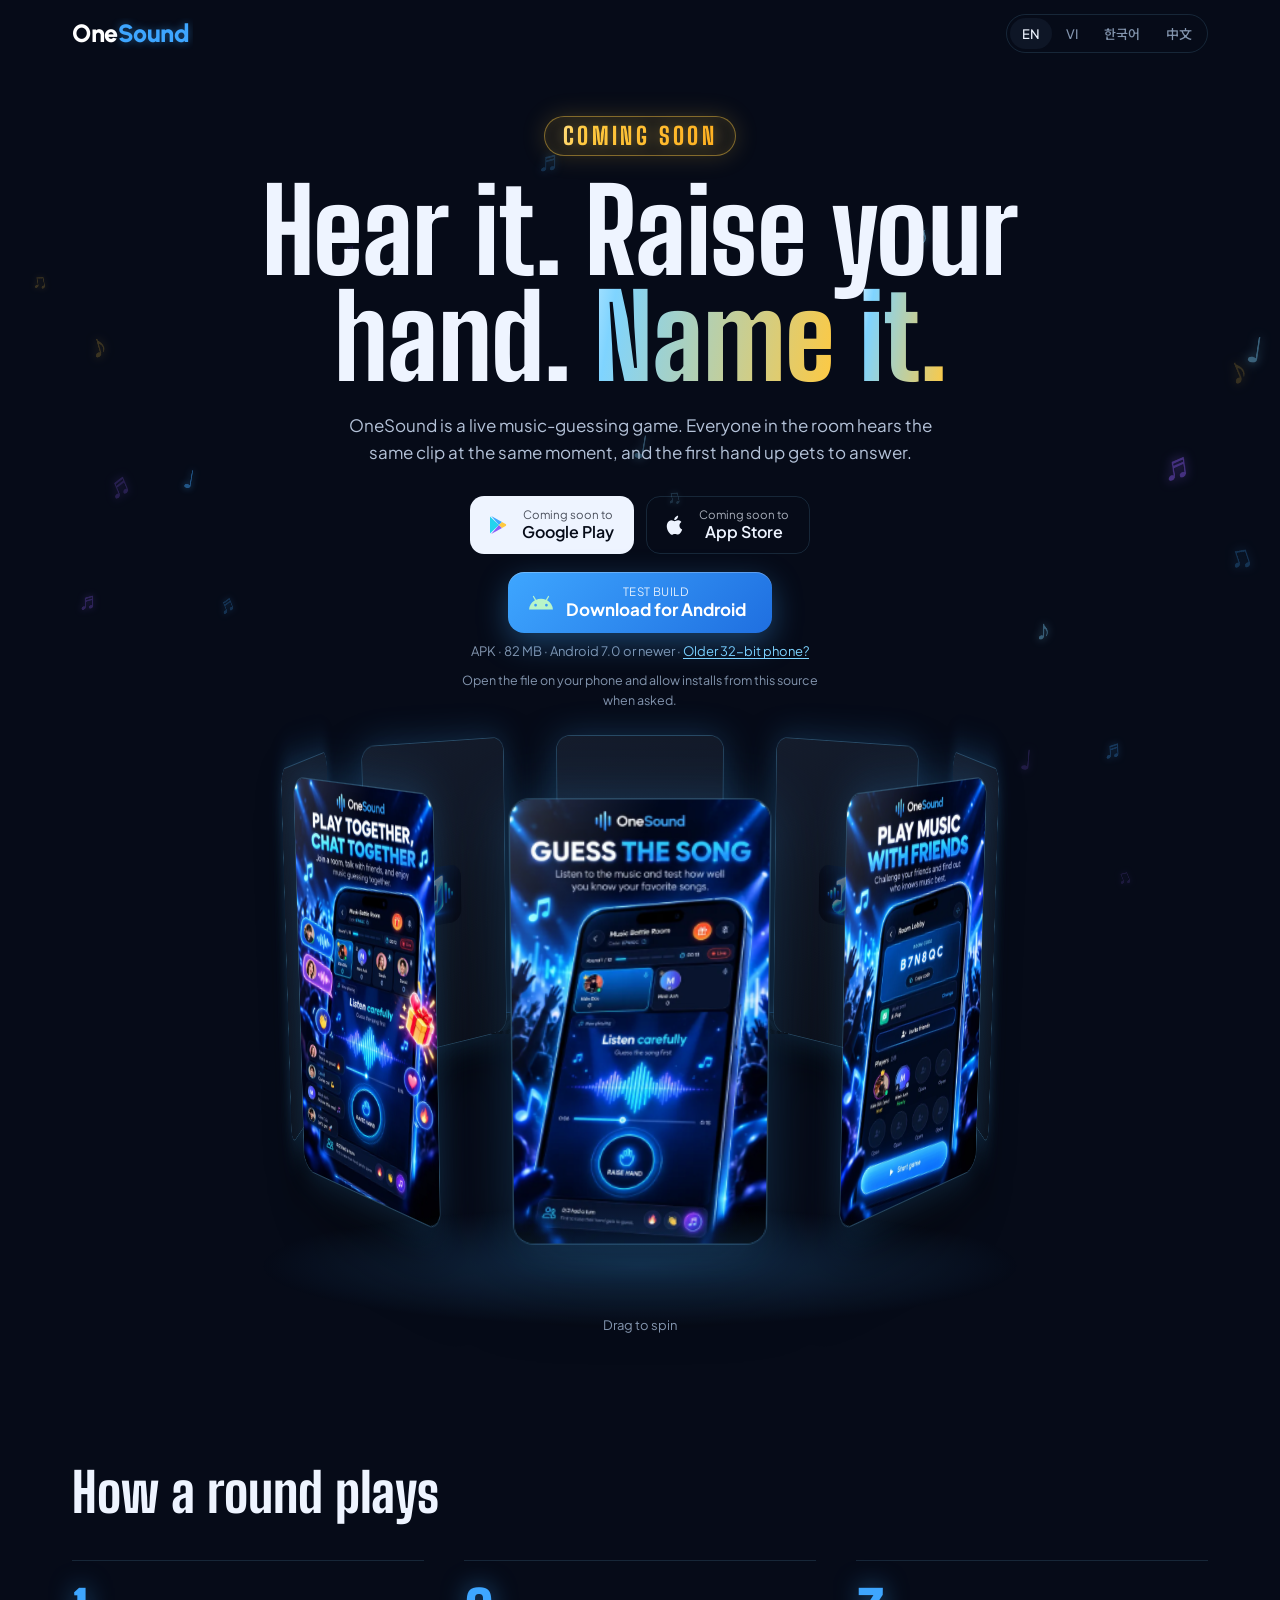
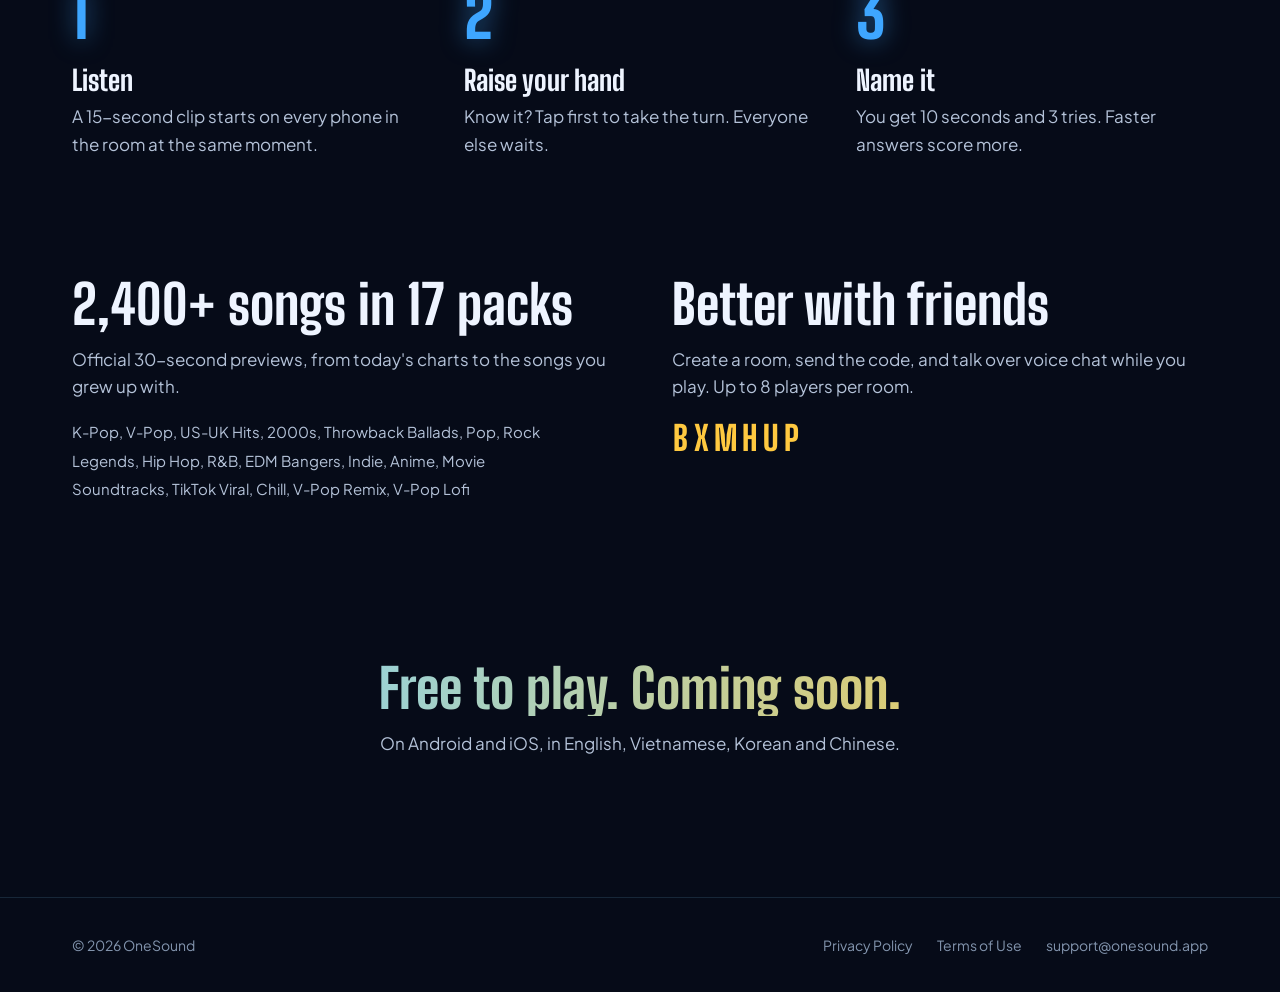
==== commit ec3dc641: "Chinese (Simplified) version of the site 中文 joins the language switcher on every page: the landing p" ====
--- a/index.html
+++ b/index.html
@@ -29,7 +29,7 @@
 <link rel="apple-touch-icon" href="assets/apple-touch-icon.png">
 <link rel="preconnect" href="https://fonts.googleapis.com">
 <link rel="preconnect" href="https://fonts.gstatic.com" crossorigin>
-<link href="https://fonts.googleapis.com/css2?family=Big+Shoulders+Display:wght@700;800&family=Urbanist:wght@800&family=Noto+Sans+KR:wght@400;500;700&family=Plus+Jakarta+Sans:wght@400;500;600&display=swap" rel="stylesheet">
+<link href="https://fonts.googleapis.com/css2?family=Big+Shoulders+Display:wght@700;800&family=Urbanist:wght@800&family=Noto+Sans+KR:wght@400;500;700&family=Noto+Sans+SC:wght@400;500;700;900&family=Plus+Jakarta+Sans:wght@400;500;600&display=swap" rel="stylesheet">
 <link rel="preload" as="image" href="assets/posters/guess-1.webp">
 <link rel="stylesheet" href="assets/site.css">
 <script>document.documentElement.classList.add('js')</script>
@@ -43,6 +43,7 @@
       <button type="button" data-lang="en">EN</button>
       <button type="button" data-lang="vi">VI</button>
       <button type="button" data-lang="ko">한국어</button>
+      <button type="button" data-lang="zh">中文</button>
     </div>
   </div>
 </header>
@@ -156,7 +157,7 @@
   <section class="cta">
     <div class="wrap">
       <h2 data-reveal data-i18n="ctaTitle">Free to play. Coming soon.</h2>
-      <p data-reveal style="--d:1" data-i18n="ctaLead">On Android and iOS, in English, Vietnamese and Korean.</p>
+      <p data-reveal style="--d:1" data-i18n="ctaLead">On Android and iOS, in English, Vietnamese, Korean and Chinese.</p>
     </div>
   </section>
 </main>
@@ -193,7 +194,7 @@
     friendsTitle: 'Better with friends',
     friendsLead: 'Create a room, send the code, and talk over voice chat while you play. Up to 8 players per room.',
     ctaTitle: 'Free to play. Coming soon.',
-    ctaLead: 'On Android and iOS, in English, Vietnamese and Korean.',
+    ctaLead: 'On Android and iOS, in English, Vietnamese, Korean and Chinese.',
     privacy: 'Privacy Policy', terms: 'Terms of Use'
   },
   vi: {
@@ -214,7 +215,7 @@
     friendsTitle: 'Vui hơn khi có bạn bè',
     friendsLead: 'Tạo phòng, gửi mã cho bạn và trò chuyện bằng giọng nói trong lúc chơi. Mỗi phòng tối đa 8 người.',
     ctaTitle: 'Miễn phí. Sắp ra mắt.',
-    ctaLead: 'Trên Android và iOS, có tiếng Việt, tiếng Anh và tiếng Hàn.',
+    ctaLead: 'Trên Android và iOS, có tiếng Việt, tiếng Anh, tiếng Hàn và tiếng Trung.',
     privacy: 'Chính sách quyền riêng tư', terms: 'Điều khoản sử dụng'
   },
   ko: {
@@ -235,8 +236,29 @@
     friendsTitle: '친구와 함께하면 더 재밌어요',
     friendsLead: '방을 만들고 코드를 보내서, 플레이하는 동안 음성으로 대화해요. 한 방에 최대 8명까지 들어올 수 있어요.',
     ctaTitle: '무료로 즐겨요. 곧 출시돼요.',
-    ctaLead: 'Android와 iOS에서 한국어, 영어, 베트남어로 만나요.',
+    ctaLead: 'Android와 iOS에서 한국어, 영어, 베트남어, 중국어로 만나요.',
     privacy: '개인정보 처리방침', terms: '이용약관'
+  },
+  zh: {
+    betaSmall: '测试版', betaBig: '下载 Android 版',
+    betaMeta: 'APK · 82 MB · Android 7.0 及以上', betaOld: '旧款 32 位手机？',
+    betaHow: '在手机上打开文件，按提示允许安装来自此来源的应用。',
+    h1a: '听歌，', h1b: '举手，', h1c: '猜歌名。',
+    lead: 'OneSound 是一款实时猜歌游戏。房间里的每个人在同一时刻听到同一段音乐，最先举手的人获得作答机会。',
+    badge: '即将上线', soon: '即将登陆', hint: '拖动旋转',
+    deckLabel: 'OneSound 海报。使用方向键旋转。',
+    roundTitle: '一局怎么玩',
+    s1t: '听', s1p: '一段 15 秒的音乐同时在房间里每部手机上播放。',
+    s2t: '举手', s2p: '听出来了？抢先点一下拿到作答机会，其他人等待。',
+    s3t: '猜歌名', s3p: '你有 10 秒和 3 次机会。答得越快，得分越高。',
+    packsTitle: '17 个曲包，2,400+ 首歌',
+    packsLead: '官方 30 秒试听片段，从当下热榜到陪你长大的老歌。',
+    packs: 'K-Pop、V-Pop、欧美热歌、2000 年代、怀旧情歌、流行、摇滚传奇、嘻哈、R&B、EDM 燃曲、独立音乐、动漫、影视原声、TikTok 热歌、轻松、V-Pop Remix、V-Pop Lofi',
+    friendsTitle: '和朋友一起更好玩',
+    friendsLead: '创建房间，发送房间码，边玩边语音聊天。每个房间最多 8 人。',
+    ctaTitle: '免费畅玩，即将上线。',
+    ctaLead: '登陆 Android 和 iOS，支持中文、英语、越南语和韩语。',
+    privacy: '隐私政策', terms: '使用条款'
   }
 });
 </script>
--- a/assets/site.css
+++ b/assets/site.css
@@ -14,8 +14,8 @@
   --line: rgba(127, 212, 255, .14);
 
   /* Condensed and heavy like an arena banner, matching the posters. */
-  --display: "Big Shoulders Display", "Noto Sans KR", system-ui, sans-serif;
-  --body: "Plus Jakarta Sans", "Noto Sans KR", system-ui, sans-serif;
+  --display: "Big Shoulders Display", "Noto Sans KR", "Noto Sans SC", system-ui, sans-serif;
+  --body: "Plus Jakarta Sans", "Noto Sans KR", "Noto Sans SC", system-ui, sans-serif;
 }
 
 * { box-sizing: border-box; }
@@ -349,6 +349,18 @@
 footer nav { display: flex; flex-wrap: wrap; gap: 24px; }
 footer a:hover { color: var(--text); }
 
+/* ---------------------------------------------------------------- chinese */
+/* Big Shoulders has no CJK, and its condensed caps don't suit Hanzi: Chinese
+   pages set in Noto Sans SC, a little smaller and without the tight tracking. */
+:lang(zh) {
+  --display: "Noto Sans SC", system-ui, sans-serif;
+  --body: "Plus Jakarta Sans", "Noto Sans SC", system-ui, sans-serif;
+}
+:lang(zh) .hero h1 { font-weight: 900; font-size: clamp(44px, 7.4vw, 96px); line-height: 1.12; letter-spacing: .01em; word-spacing: -.3em; }
+:lang(zh) .round h2, :lang(zh) .more h2, :lang(zh) .cta h2, :lang(zh) .doc h1 { font-weight: 900; letter-spacing: .01em; }
+:lang(zh) .steps h3, :lang(zh) .doc h2 { font-weight: 700; }
+:lang(zh) .soon { letter-spacing: .3em; }
+
 /* ----------------------------------------------------------------- mobile */
 @media (max-width: 900px) {
   .deck { --w: 124px; --r: 180px; margin-top: 30px; height: calc(var(--h) + 150px); }
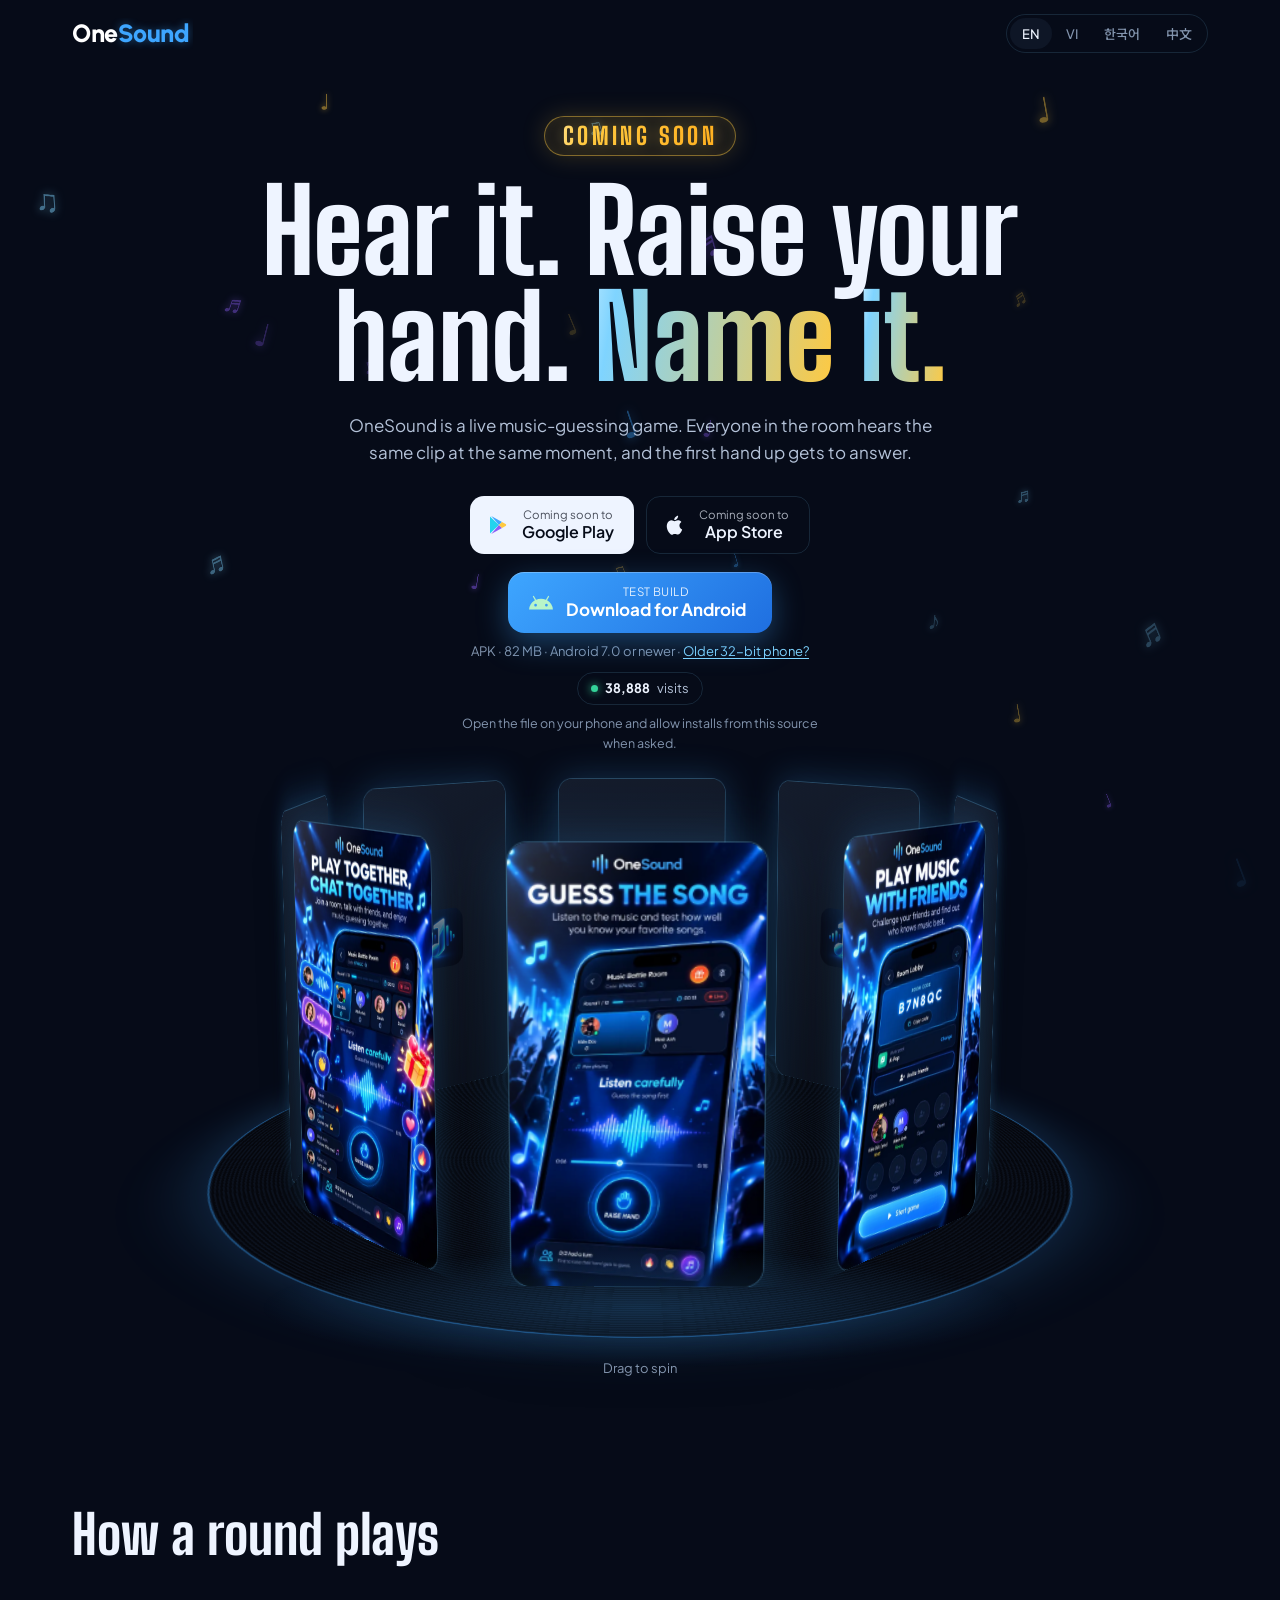
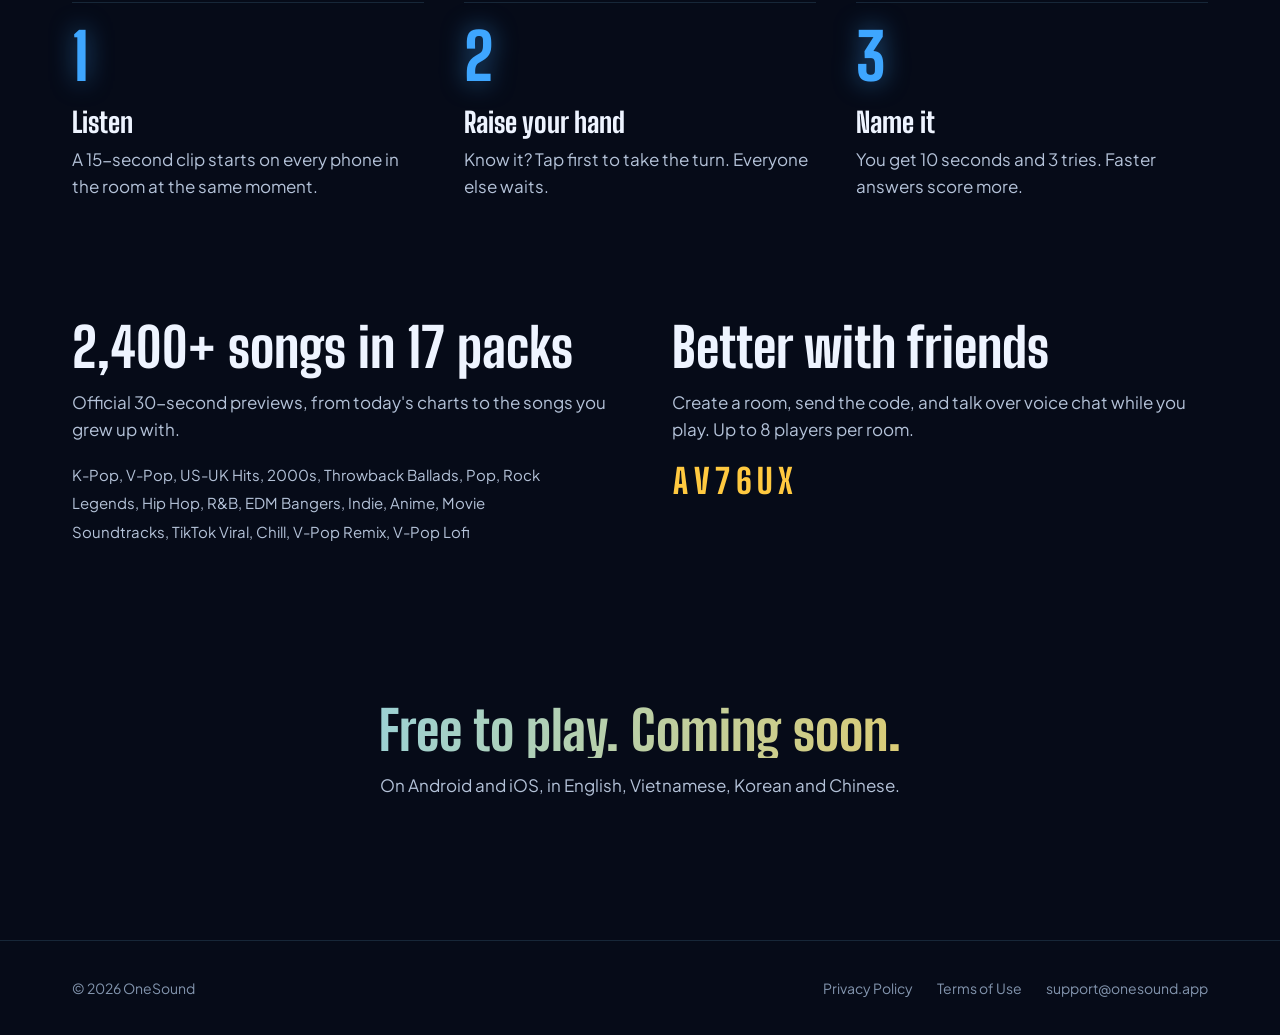
==== commit c8985f07: "Visit counter on the landing page A small pill under the Android download shows the site's visit tot" ====
--- a/index.html
+++ b/index.html
@@ -79,6 +79,7 @@
             <span><small data-i18n="betaSmall">Test build</small><strong data-i18n="betaBig">Download for Android</strong></span>
           </a>
           <p class="beta-meta"><span data-i18n="betaMeta">APK · 82 MB · Android 7.0 or newer</span> · <a href="https://github.com/DuckienDev/onesound/releases/latest/download/OneSound-android-armv7.apk" download data-i18n="betaOld">Older 32-bit phone?</a></p>
+          <p class="visits" id="visits" hidden><span class="visits-dot" aria-hidden="true"></span><strong id="visitsNum">38,888</strong> <span data-i18n="visits">visits</span></p>
           <p class="beta-how" data-i18n="betaHow">Open the file on your phone and allow installs from this source when asked.</p>
         </div>
       </div>
@@ -175,8 +176,16 @@
 
 <script src="assets/site.js"></script>
 <script>
+OneSound.visits({
+  url: 'https://ntrrjqgtnfajfdimwtgc.supabase.co/rest/v1/rpc/site_hit',
+  // The public anon key, the same one the app ships with.
+  key: 'eyJhbGciOiJIUzI1NiIsInR5cCI6IkpXVCJ9.eyJpc3MiOiJzdXBhYmFzZSIsInJlZiI6Im50cnJqcWd0bmZhamZkaW13dGdjIiwicm9sZSI6ImFub24iLCJpYXQiOjE3OTE0Mzg2NjMsImV4cCI6MjEwNzAxNDY2M30.gkUlXZti_we2pMiI9zPDuvJZN7xv5A0T5GkgMovaPxY'
+});
+</script>
+<script>
 OneSound.page({
   en: {
+    visits: 'visits',
     betaSmall: 'Test build', betaBig: 'Download for Android',
     betaMeta: 'APK · 82 MB · Android 7.0 or newer', betaOld: 'Older 32-bit phone?',
     betaHow: 'Open the file on your phone and allow installs from this source when asked.',
@@ -198,6 +207,7 @@
     privacy: 'Privacy Policy', terms: 'Terms of Use'
   },
   vi: {
+    visits: 'lượt truy cập',
     betaSmall: 'Bản thử nghiệm', betaBig: 'Tải cho Android',
     betaMeta: 'APK · 82 MB · Android 7.0 trở lên', betaOld: 'Máy cũ 32-bit?',
     betaHow: 'Mở file trên điện thoại và cho phép cài đặt từ nguồn này khi được hỏi.',
@@ -219,6 +229,7 @@
     privacy: 'Chính sách quyền riêng tư', terms: 'Điều khoản sử dụng'
   },
   ko: {
+    visits: '방문',
     betaSmall: '테스트 버전', betaBig: 'Android용 다운로드',
     betaMeta: 'APK · 82MB · Android 7.0 이상', betaOld: '오래된 32비트 폰인가요?',
     betaHow: '휴대폰에서 파일을 열고, 요청이 나오면 이 출처의 설치를 허용하세요.',
@@ -240,6 +251,7 @@
     privacy: '개인정보 처리방침', terms: '이용약관'
   },
   zh: {
+    visits: '次访问',
     betaSmall: '测试版', betaBig: '下载 Android 版',
     betaMeta: 'APK · 82 MB · Android 7.0 及以上', betaOld: '旧款 32 位手机？',
     betaHow: '在手机上打开文件，按提示允许安装来自此来源的应用。',
--- a/assets/site.css
+++ b/assets/site.css
@@ -172,6 +172,25 @@
 .beta-btn strong { display: block; font: 700 17px/1.25 var(--body); }
 .beta-meta { margin: 0; font-size: 13px; color: var(--mute); }
 .beta-meta a { color: var(--ice); text-decoration: underline; text-underline-offset: 2px; }
+.visits {
+  margin: 2px 0 0;
+  display: inline-flex;
+  align-items: center;
+  gap: 7px;
+  padding: 5px 13px;
+  border: 1px solid var(--line);
+  border-radius: 999px;
+  font-size: 13px;
+  color: var(--sub);
+}
+.visits strong { font-weight: 700; color: var(--text); font-variant-numeric: tabular-nums; }
+.visits-dot {
+  width: 7px;
+  height: 7px;
+  border-radius: 50%;
+  background: #34d399;
+  box-shadow: 0 0 8px #34d399;
+}
 .beta-how { margin: 0; max-width: 30em; font-size: 12.5px; color: var(--mute); }
 
 /* The turntable: posters standing in a ring on a record. */
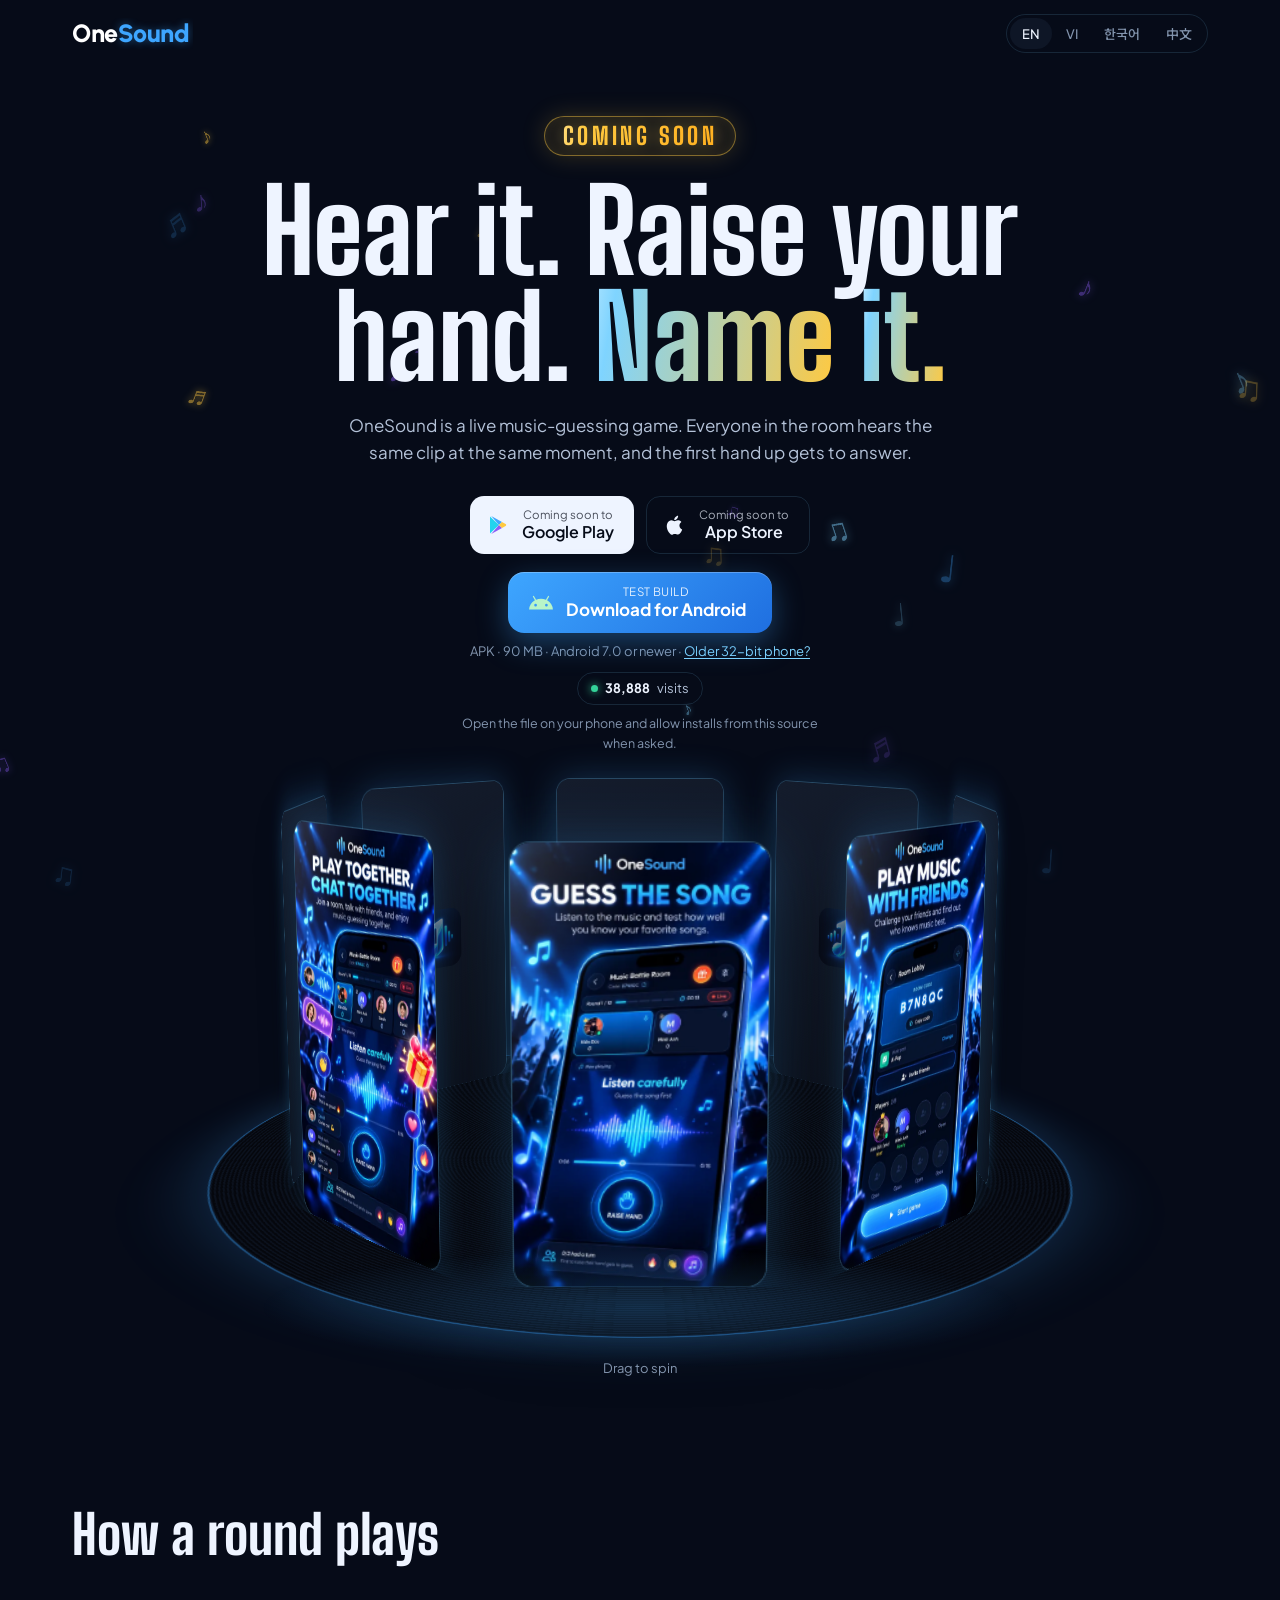
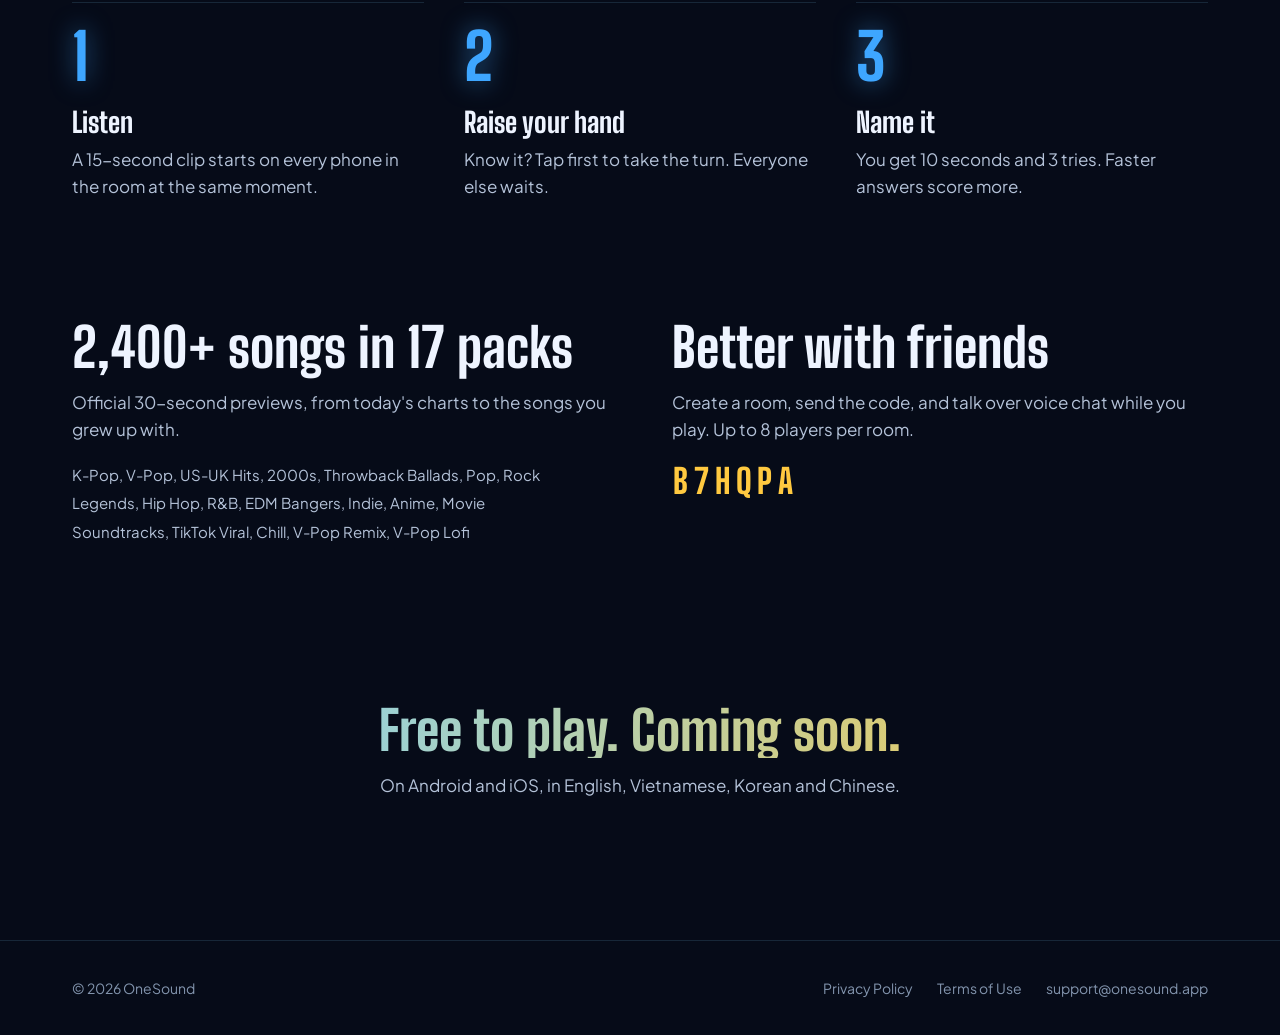
==== commit e4fb39e3: "Android download: size of build 1.0.0 (15) Co-Authored-By: Claude Opus 5.5 (1M context) <noreply@ant" ====
--- a/index.html
+++ b/index.html
@@ -78,7 +78,7 @@
             <svg viewBox="0 0 24 24" fill="currentColor" aria-hidden="true"><path d="M17.6 9.48 19.44 6.3a.6.6 0 0 0-1.04-.6l-1.87 3.23A11.5 11.5 0 0 0 12 8c-1.62 0-3.15.33-4.53.93L5.6 5.7a.6.6 0 1 0-1.04.6L6.4 9.48A10.9 10.9 0 0 0 1 18h22a10.9 10.9 0 0 0-5.4-8.52ZM7 15.25a1.25 1.25 0 1 1 0-2.5 1.25 1.25 0 0 1 0 2.5Zm10 0a1.25 1.25 0 1 1 0-2.5 1.25 1.25 0 0 1 0 2.5Z"/></svg>
             <span><small data-i18n="betaSmall">Test build</small><strong data-i18n="betaBig">Download for Android</strong></span>
           </a>
-          <p class="beta-meta"><span data-i18n="betaMeta">APK · 82 MB · Android 7.0 or newer</span> · <a href="https://github.com/DuckienDev/onesound/releases/latest/download/OneSound-android-armv7.apk" download data-i18n="betaOld">Older 32-bit phone?</a></p>
+          <p class="beta-meta"><span data-i18n="betaMeta">APK · 90 MB · Android 7.0 or newer</span> · <a href="https://github.com/DuckienDev/onesound/releases/latest/download/OneSound-android-armv7.apk" download data-i18n="betaOld">Older 32-bit phone?</a></p>
           <p class="visits" id="visits" hidden><span class="visits-dot" aria-hidden="true"></span><strong id="visitsNum">38,888</strong> <span data-i18n="visits">visits</span></p>
           <p class="beta-how" data-i18n="betaHow">Open the file on your phone and allow installs from this source when asked.</p>
         </div>
@@ -187,7 +187,7 @@
   en: {
     visits: 'visits',
     betaSmall: 'Test build', betaBig: 'Download for Android',
-    betaMeta: 'APK · 82 MB · Android 7.0 or newer', betaOld: 'Older 32-bit phone?',
+    betaMeta: 'APK · 90 MB · Android 7.0 or newer', betaOld: 'Older 32-bit phone?',
     betaHow: 'Open the file on your phone and allow installs from this source when asked.',
     h1a: 'Hear it.', h1b: 'Raise your hand.', h1c: 'Name it.',
     lead: 'OneSound is a live music-guessing game. Everyone in the room hears the same clip at the same moment, and the first hand up gets to answer.',
@@ -209,7 +209,7 @@
   vi: {
     visits: 'lượt truy cập',
     betaSmall: 'Bản thử nghiệm', betaBig: 'Tải cho Android',
-    betaMeta: 'APK · 82 MB · Android 7.0 trở lên', betaOld: 'Máy cũ 32-bit?',
+    betaMeta: 'APK · 90 MB · Android 7.0 trở lên', betaOld: 'Máy cũ 32-bit?',
     betaHow: 'Mở file trên điện thoại và cho phép cài đặt từ nguồn này khi được hỏi.',
     h1a: 'Nghe.', h1b: 'Giơ tay.', h1c: 'Gọi tên bài.',
     lead: 'OneSound là game đoán nhạc trực tiếp. Cả phòng nghe cùng một đoạn nhạc vào cùng một lúc, ai giơ tay trước thì được trả lời.',
@@ -231,7 +231,7 @@
   ko: {
     visits: '방문',
     betaSmall: '테스트 버전', betaBig: 'Android용 다운로드',
-    betaMeta: 'APK · 82MB · Android 7.0 이상', betaOld: '오래된 32비트 폰인가요?',
+    betaMeta: 'APK · 90MB · Android 7.0 이상', betaOld: '오래된 32비트 폰인가요?',
     betaHow: '휴대폰에서 파일을 열고, 요청이 나오면 이 출처의 설치를 허용하세요.',
     h1a: '듣고,', h1b: '손 들고,', h1c: '맞혀요.',
     lead: 'OneSound는 실시간 음악 맞히기 게임이에요. 방 안의 모두가 같은 순간에 같은 곡을 듣고, 먼저 손을 든 사람이 답할 수 있어요.',
@@ -253,7 +253,7 @@
   zh: {
     visits: '次访问',
     betaSmall: '测试版', betaBig: '下载 Android 版',
-    betaMeta: 'APK · 82 MB · Android 7.0 及以上', betaOld: '旧款 32 位手机？',
+    betaMeta: 'APK · 90 MB · Android 7.0 及以上', betaOld: '旧款 32 位手机？',
     betaHow: '在手机上打开文件，按提示允许安装来自此来源的应用。',
     h1a: '听歌，', h1b: '举手，', h1c: '猜歌名。',
     lead: 'OneSound 是一款实时猜歌游戏。房间里的每个人在同一时刻听到同一段音乐，最先举手的人获得作答机会。',
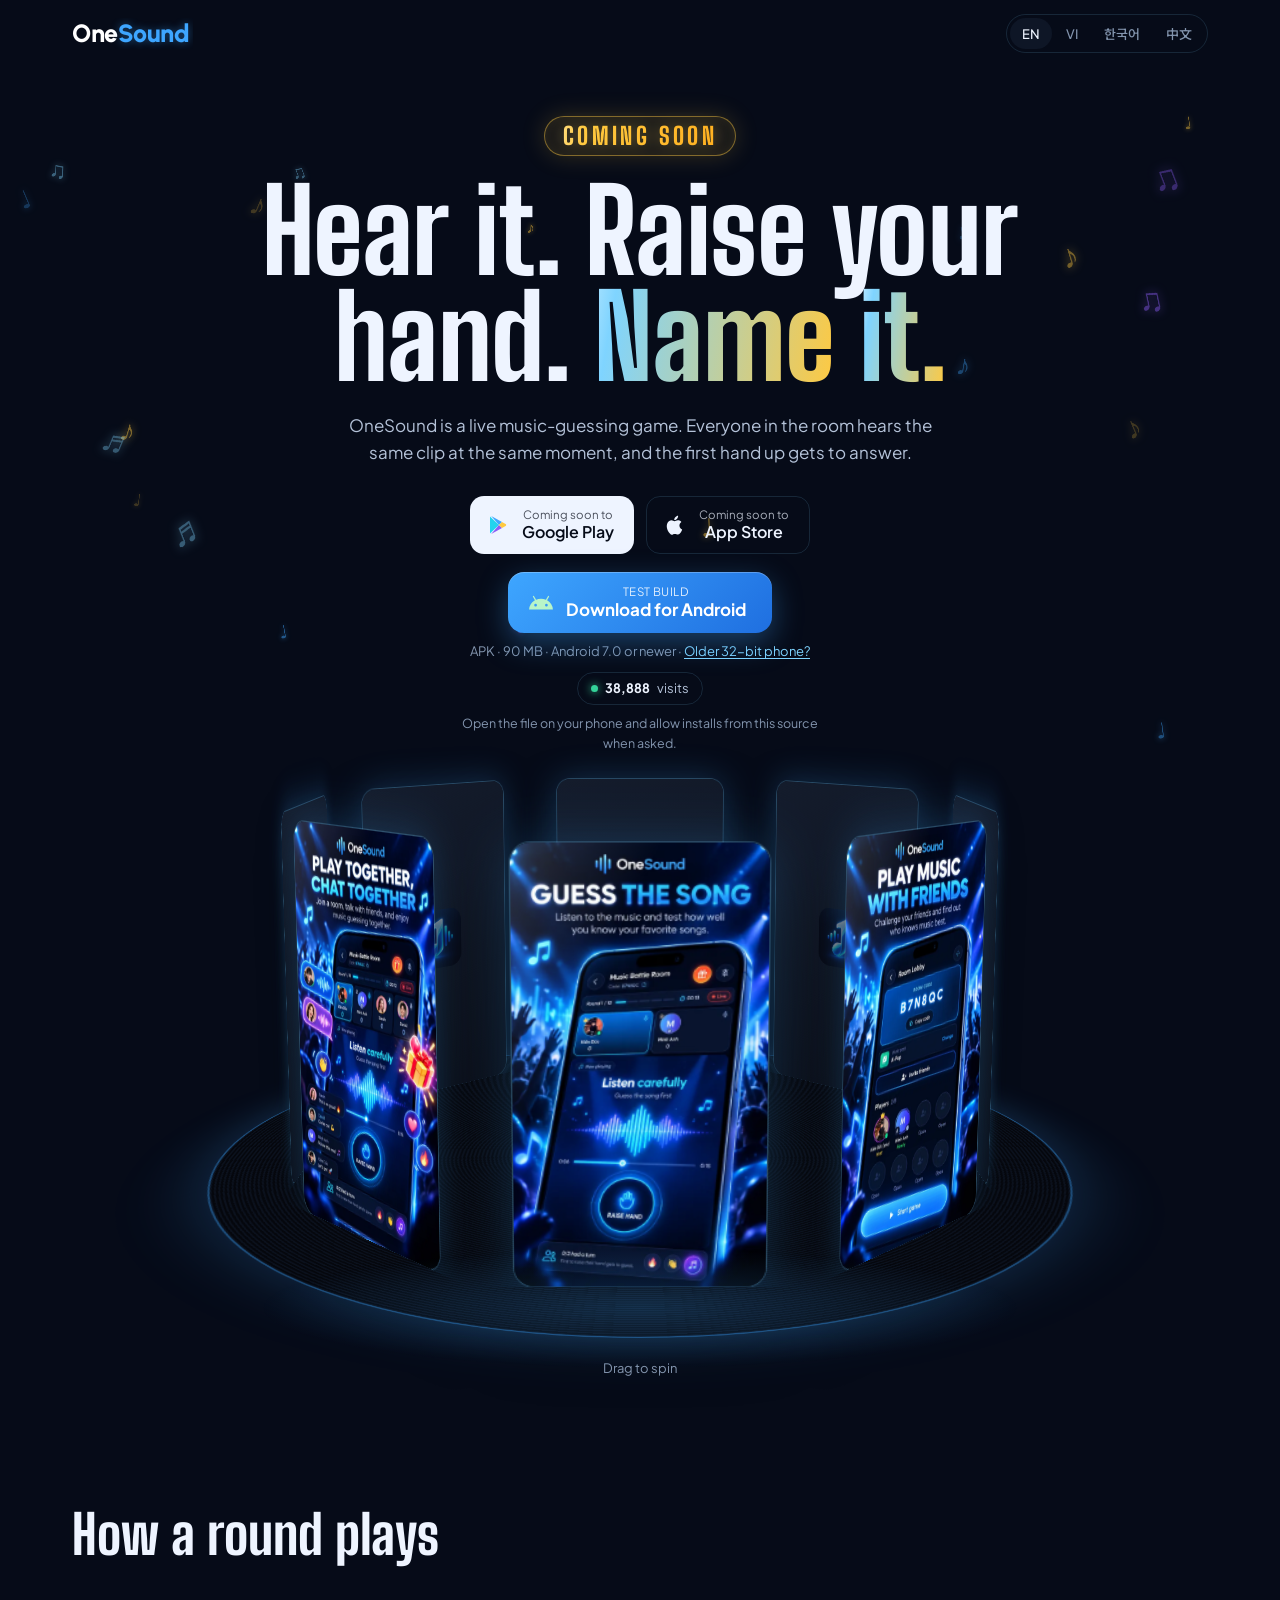
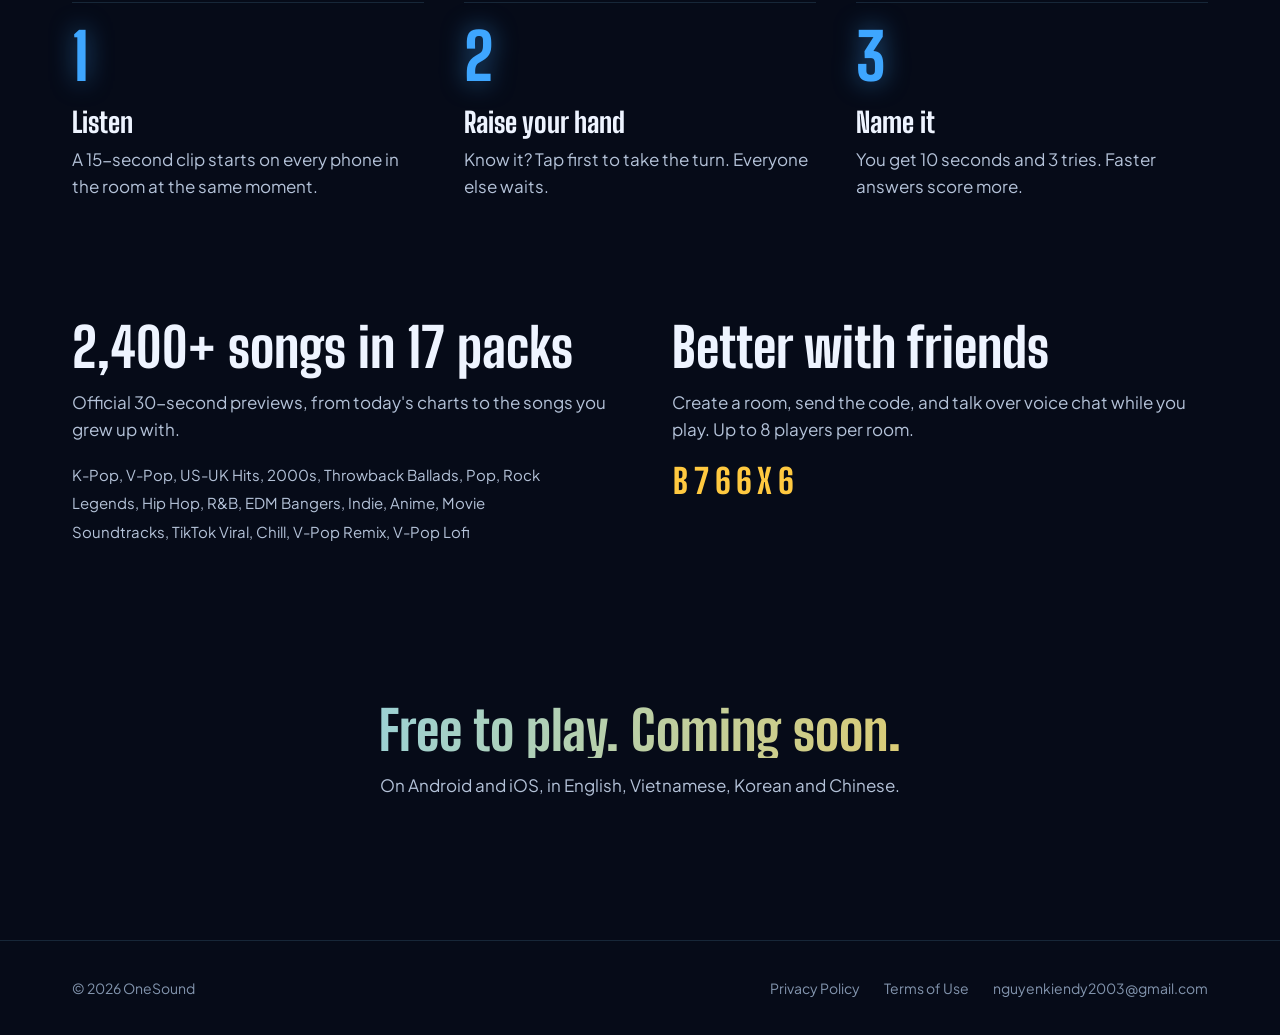
==== commit b61e5080: "Admin page for reviewing artist songs and player reports Email sign-in; only accounts in public.admi" ====
--- a/index.html
+++ b/index.html
@@ -169,7 +169,7 @@
     <nav>
       <a href="privacy/" data-langlink data-i18n="privacy">Privacy Policy</a>
       <a href="terms/" data-langlink data-i18n="terms">Terms of Use</a>
-      <a href="mailto:support@onesound.app">support@onesound.app</a>
+      <a href="mailto:nguyenkiendy2003@gmail.com">nguyenkiendy2003@gmail.com</a>
     </nav>
   </div>
 </footer>
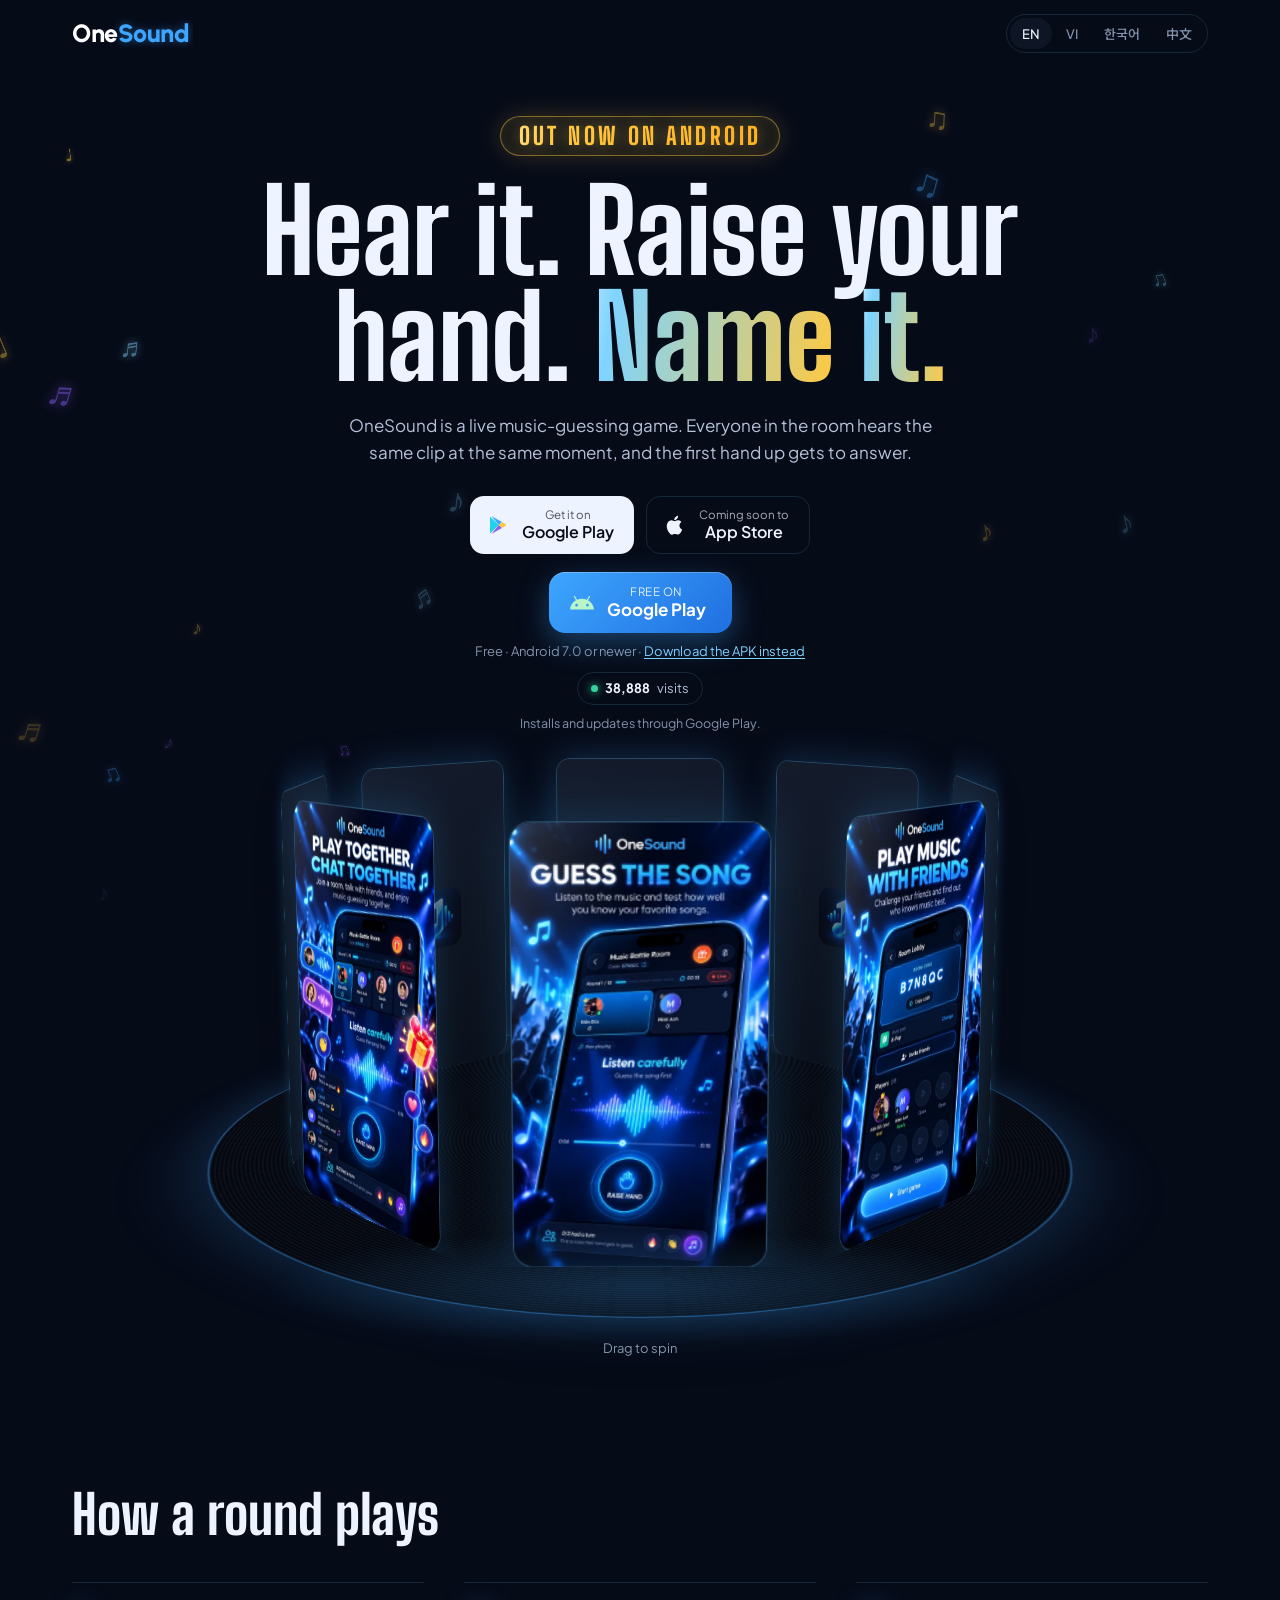
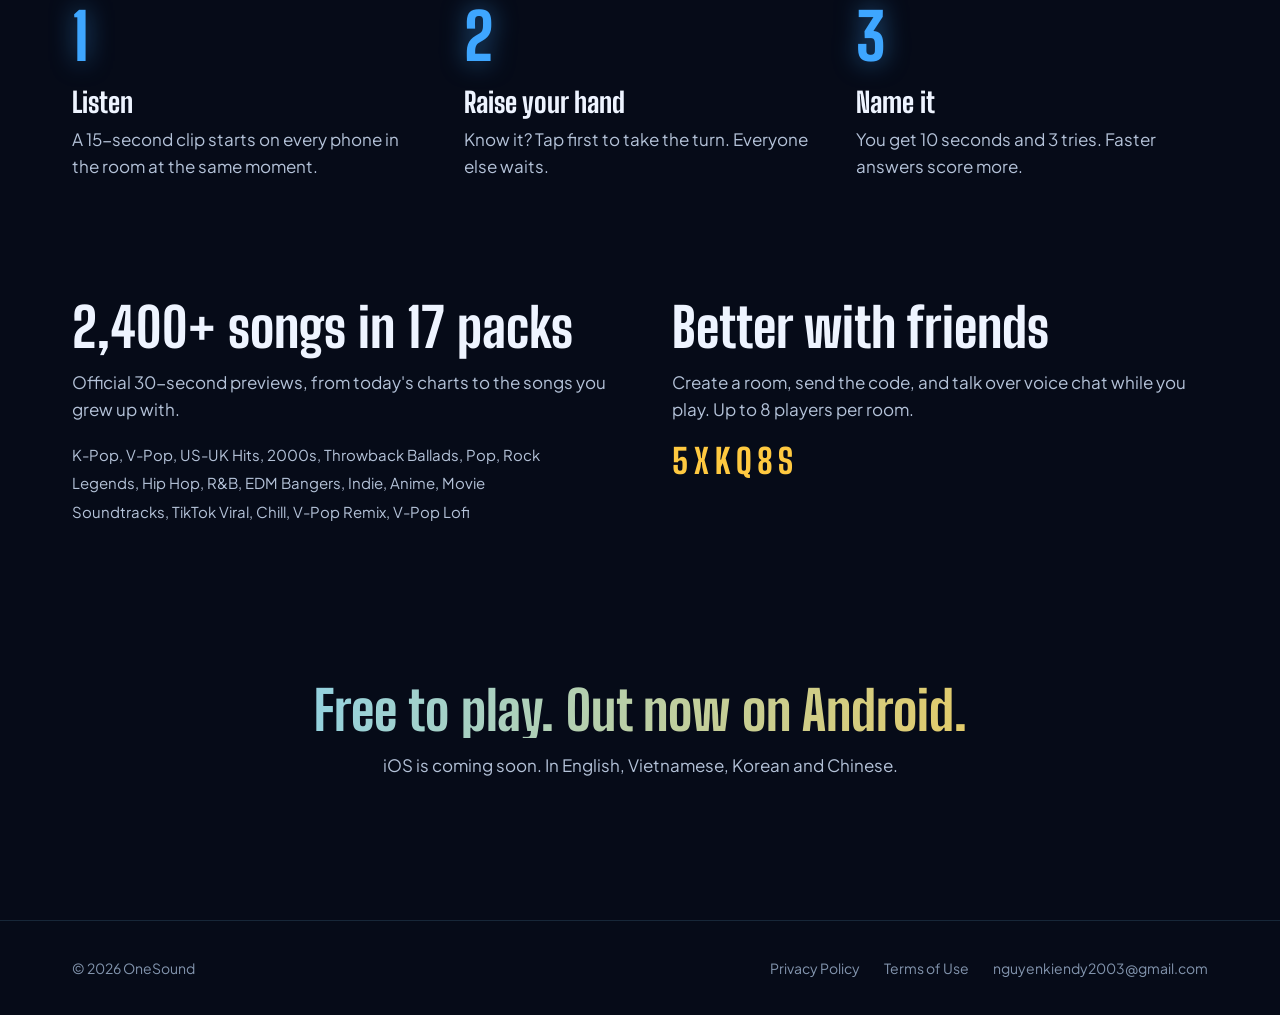
==== commit acecd500: "Download from Google Play OneSound is live on Google Play: the store badge and the big download butt" ====
--- a/index.html
+++ b/index.html
@@ -58,27 +58,27 @@
           <span class="spark" style="--x:30%;--y:calc(100% - 2px);--t:1.3s;--s:.6" aria-hidden="true"></span>
           <span class="spark" style="--x:80%;--y:-14px;--t:1.9s;--s:.5" aria-hidden="true"></span>
           <span class="spark" style="--x:calc(100% + 10px);--y:70%;--t:2.4s;--s:.7" aria-hidden="true"></span>
-          <span class="label" data-i18n="badge">Coming soon</span>
+          <span class="label" data-i18n="badge">Out now on Android</span>
         </p>
         <h1><span data-i18n="h1a" data-split>Hear it.</span> <span data-i18n="h1b" data-split>Raise your hand.</span>
           <span class="hl" data-i18n="h1c" data-split>Name it.</span></h1>
         <p class="lead" data-i18n="lead">OneSound is a live music-guessing game. Everyone in the room hears the same clip at the same moment, and the first hand up gets to answer.</p>
         <div class="stores">
-          <span class="store">
+          <a class="store" href="https://play.google.com/store/apps/details?id=com.onesound.dy" target="_blank" rel="noopener">
             <svg viewBox="0 0 24 24" fill="none" aria-hidden="true"><path d="M4 3.5v17l9-8.5-9-8.5Z" fill="#22d3ee"/><path d="m13 12 3-2.9L5.2 3l7.8 9Z" fill="#3ea6ff"/><path d="m13 12-7.8 9L16 14.9 13 12Z" fill="#8b5cf6"/><path d="m16 9.1 3.6 2a1 1 0 0 1 0 1.8l-3.6 2L13 12l3-2.9Z" fill="#ffc940"/></svg>
-            <span><small data-i18n="soon">Coming soon to</small><strong>Google Play</strong></span>
-          </span>
+            <span><small data-i18n="getOn">Get it on</small><strong>Google Play</strong></span>
+          </a>
           <span class="store alt">
             <svg viewBox="0 0 24 24" fill="currentColor" aria-hidden="true"><path d="M16.4 12.6c0-2.3 1.9-3.4 2-3.5-1.1-1.6-2.8-1.8-3.4-1.8-1.4-.1-2.8.9-3.5.9s-1.8-.9-3-.9C7 7.3 5.4 8.3 4.6 9.8c-1.7 2.9-.4 7.2 1.2 9.5.8 1.1 1.7 2.4 3 2.4 1.2-.1 1.6-.8 3.1-.8s1.8.8 3.1.7c1.3 0 2.1-1.1 2.9-2.3.9-1.3 1.2-2.6 1.3-2.7-.1 0-2.6-1-2.8-4ZM14.1 5.7c.7-.8 1.1-1.9 1-3-1 0-2.1.7-2.8 1.5-.6.7-1.2 1.8-1 2.9 1.1.1 2.1-.6 2.8-1.4Z"/></svg>
             <span><small data-i18n="soon">Coming soon to</small><strong>App Store</strong></span>
           </span>
         </div>
         <div class="beta">
-          <a class="beta-btn" href="https://github.com/DuckienDev/onesound/releases/latest/download/OneSound-android.apk" download>
+          <a class="beta-btn" href="https://play.google.com/store/apps/details?id=com.onesound.dy" target="_blank" rel="noopener">
             <svg viewBox="0 0 24 24" fill="currentColor" aria-hidden="true"><path d="M17.6 9.48 19.44 6.3a.6.6 0 0 0-1.04-.6l-1.87 3.23A11.5 11.5 0 0 0 12 8c-1.62 0-3.15.33-4.53.93L5.6 5.7a.6.6 0 1 0-1.04.6L6.4 9.48A10.9 10.9 0 0 0 1 18h22a10.9 10.9 0 0 0-5.4-8.52ZM7 15.25a1.25 1.25 0 1 1 0-2.5 1.25 1.25 0 0 1 0 2.5Zm10 0a1.25 1.25 0 1 1 0-2.5 1.25 1.25 0 0 1 0 2.5Z"/></svg>
             <span><small data-i18n="betaSmall">Test build</small><strong data-i18n="betaBig">Download for Android</strong></span>
           </a>
-          <p class="beta-meta"><span data-i18n="betaMeta">APK · 90 MB · Android 7.0 or newer</span> · <a href="https://github.com/DuckienDev/onesound/releases/latest/download/OneSound-android-armv7.apk" download data-i18n="betaOld">Older 32-bit phone?</a></p>
+          <p class="beta-meta"><span data-i18n="betaMeta">Free · Android 7.0 or newer</span> · <a href="https://github.com/DuckienDev/onesound/releases/latest/download/OneSound-android.apk" download data-i18n="betaOld">Download the APK instead</a></p>
           <p class="visits" id="visits" hidden><span class="visits-dot" aria-hidden="true"></span><strong id="visitsNum">38,888</strong> <span data-i18n="visits">visits</span></p>
           <p class="beta-how" data-i18n="betaHow">Open the file on your phone and allow installs from this source when asked.</p>
         </div>
@@ -157,8 +157,8 @@
 
   <section class="cta">
     <div class="wrap">
-      <h2 data-reveal data-i18n="ctaTitle">Free to play. Coming soon.</h2>
-      <p data-reveal style="--d:1" data-i18n="ctaLead">On Android and iOS, in English, Vietnamese, Korean and Chinese.</p>
+      <h2 data-reveal data-i18n="ctaTitle">Free to play. Out now on Android.</h2>
+      <p data-reveal style="--d:1" data-i18n="ctaLead">iOS is coming soon. In English, Vietnamese, Korean and Chinese.</p>
     </div>
   </section>
 </main>
@@ -186,12 +186,12 @@
 OneSound.page({
   en: {
     visits: 'visits',
-    betaSmall: 'Test build', betaBig: 'Download for Android',
-    betaMeta: 'APK · 90 MB · Android 7.0 or newer', betaOld: 'Older 32-bit phone?',
-    betaHow: 'Open the file on your phone and allow installs from this source when asked.',
+    betaSmall: 'Free on', betaBig: 'Google Play',
+    betaMeta: 'Free · Android 7.0 or newer', betaOld: 'Download the APK instead',
+    betaHow: 'Installs and updates through Google Play.',
     h1a: 'Hear it.', h1b: 'Raise your hand.', h1c: 'Name it.',
     lead: 'OneSound is a live music-guessing game. Everyone in the room hears the same clip at the same moment, and the first hand up gets to answer.',
-    badge: 'Coming soon', soon: 'Coming soon to', hint: 'Drag to spin',
+    badge: 'Out now on Android', getOn: 'Get it on', soon: 'Coming soon to', hint: 'Drag to spin',
     deckLabel: 'OneSound posters. Use the arrow keys to turn.',
     roundTitle: 'How a round plays',
     s1t: 'Listen', s1p: 'A 15-second clip starts on every phone in the room at the same moment.',
@@ -202,18 +202,18 @@
     packs: 'K-Pop, V-Pop, US-UK Hits, 2000s, Throwback Ballads, Pop, Rock Legends, Hip Hop, R&B, EDM Bangers, Indie, Anime, Movie Soundtracks, TikTok Viral, Chill, V-Pop Remix, V-Pop Lofi',
     friendsTitle: 'Better with friends',
     friendsLead: 'Create a room, send the code, and talk over voice chat while you play. Up to 8 players per room.',
-    ctaTitle: 'Free to play. Coming soon.',
-    ctaLead: 'On Android and iOS, in English, Vietnamese, Korean and Chinese.',
+    ctaTitle: 'Free to play. Out now on Android.',
+    ctaLead: 'iOS is coming soon. In English, Vietnamese, Korean and Chinese.',
     privacy: 'Privacy Policy', terms: 'Terms of Use'
   },
   vi: {
     visits: 'lượt truy cập',
-    betaSmall: 'Bản thử nghiệm', betaBig: 'Tải cho Android',
-    betaMeta: 'APK · 90 MB · Android 7.0 trở lên', betaOld: 'Máy cũ 32-bit?',
-    betaHow: 'Mở file trên điện thoại và cho phép cài đặt từ nguồn này khi được hỏi.',
+    betaSmall: 'Miễn phí trên', betaBig: 'Google Play',
+    betaMeta: 'Miễn phí · Android 7.0 trở lên', betaOld: 'Hoặc tải file APK',
+    betaHow: 'Cài và cập nhật tự động qua Google Play.',
     h1a: 'Nghe.', h1b: 'Giơ tay.', h1c: 'Gọi tên bài.',
     lead: 'OneSound là game đoán nhạc trực tiếp. Cả phòng nghe cùng một đoạn nhạc vào cùng một lúc, ai giơ tay trước thì được trả lời.',
-    badge: 'Sắp ra mắt', soon: 'Sắp có trên', hint: 'Kéo để xoay',
+    badge: 'Đã có trên Android', getOn: 'Tải trên', soon: 'Sắp có trên', hint: 'Kéo để xoay',
     deckLabel: 'Poster OneSound. Dùng phím mũi tên để xoay.',
     roundTitle: 'Một vòng chơi',
     s1t: 'Nghe', s1p: 'Một đoạn nhạc 15 giây phát trên mọi điện thoại trong phòng vào cùng một lúc.',
@@ -224,18 +224,18 @@
     packs: 'K-Pop, V-Pop, Hit Âu Mỹ, Thập niên 2000, Ballad hoài niệm, Pop, Huyền thoại Rock, Hip Hop, R&B, EDM bùng nổ, Indie, Anime, Nhạc phim, TikTok Viral, Chill, V-Pop Remix, V-Pop Lofi',
     friendsTitle: 'Vui hơn khi có bạn bè',
     friendsLead: 'Tạo phòng, gửi mã cho bạn và trò chuyện bằng giọng nói trong lúc chơi. Mỗi phòng tối đa 8 người.',
-    ctaTitle: 'Miễn phí. Sắp ra mắt.',
-    ctaLead: 'Trên Android và iOS, có tiếng Việt, tiếng Anh, tiếng Hàn và tiếng Trung.',
+    ctaTitle: 'Miễn phí. Đã có trên Android.',
+    ctaLead: 'iOS sắp ra mắt. Có tiếng Việt, tiếng Anh, tiếng Hàn và tiếng Trung.',
     privacy: 'Chính sách quyền riêng tư', terms: 'Điều khoản sử dụng'
   },
   ko: {
     visits: '방문',
-    betaSmall: '테스트 버전', betaBig: 'Android용 다운로드',
-    betaMeta: 'APK · 90MB · Android 7.0 이상', betaOld: '오래된 32비트 폰인가요?',
-    betaHow: '휴대폰에서 파일을 열고, 요청이 나오면 이 출처의 설치를 허용하세요.',
+    betaSmall: '무료 다운로드', betaBig: 'Google Play',
+    betaMeta: '무료 · Android 7.0 이상', betaOld: 'APK 파일로 받기',
+    betaHow: 'Google Play에서 설치하고 업데이트해요.',
     h1a: '듣고,', h1b: '손 들고,', h1c: '맞혀요.',
     lead: 'OneSound는 실시간 음악 맞히기 게임이에요. 방 안의 모두가 같은 순간에 같은 곡을 듣고, 먼저 손을 든 사람이 답할 수 있어요.',
-    badge: '곧 출시', soon: '곧 출시', hint: '드래그해서 돌려 보세요',
+    badge: 'Android 출시', getOn: '다운로드', soon: '곧 출시', hint: '드래그해서 돌려 보세요',
     deckLabel: 'OneSound 포스터. 방향키로 돌릴 수 있어요.',
     roundTitle: '한 라운드는 이렇게 진행돼요',
     s1t: '듣기', s1p: '15초 클립이 방 안 모든 휴대폰에서 동시에 재생돼요.',
@@ -246,18 +246,18 @@
     packs: 'K-Pop, V-Pop, 미국·영국 히트곡, 2000년대, 추억의 발라드, 팝, 록 레전드, 힙합, R&B, EDM 뱅어, 인디, 애니메이션, 영화 OST, 틱톡 바이럴, 칠, V-Pop 리믹스, V-Pop 로파이',
     friendsTitle: '친구와 함께하면 더 재밌어요',
     friendsLead: '방을 만들고 코드를 보내서, 플레이하는 동안 음성으로 대화해요. 한 방에 최대 8명까지 들어올 수 있어요.',
-    ctaTitle: '무료로 즐겨요. 곧 출시돼요.',
-    ctaLead: 'Android와 iOS에서 한국어, 영어, 베트남어, 중국어로 만나요.',
+    ctaTitle: '무료로 즐겨요. Android에서 만나요.',
+    ctaLead: 'iOS는 곧 출시돼요. 한국어, 영어, 베트남어, 중국어 지원.',
     privacy: '개인정보 처리방침', terms: '이용약관'
   },
   zh: {
     visits: '次访问',
-    betaSmall: '测试版', betaBig: '下载 Android 版',
-    betaMeta: 'APK · 90 MB · Android 7.0 及以上', betaOld: '旧款 32 位手机？',
-    betaHow: '在手机上打开文件，按提示允许安装来自此来源的应用。',
+    betaSmall: '免费下载', betaBig: 'Google Play',
+    betaMeta: '免费 · Android 7.0 及以上', betaOld: '或下载 APK 文件',
+    betaHow: '通过 Google Play 安装和更新。',
     h1a: '听歌，', h1b: '举手，', h1c: '猜歌名。',
     lead: 'OneSound 是一款实时猜歌游戏。房间里的每个人在同一时刻听到同一段音乐，最先举手的人获得作答机会。',
-    badge: '即将上线', soon: '即将登陆', hint: '拖动旋转',
+    badge: 'Android 版已上线', getOn: '立即下载', soon: '即将登陆', hint: '拖动旋转',
     deckLabel: 'OneSound 海报。使用方向键旋转。',
     roundTitle: '一局怎么玩',
     s1t: '听', s1p: '一段 15 秒的音乐同时在房间里每部手机上播放。',
@@ -268,8 +268,8 @@
     packs: 'K-Pop、V-Pop、欧美热歌、2000 年代、怀旧情歌、流行、摇滚传奇、嘻哈、R&B、EDM 燃曲、独立音乐、动漫、影视原声、TikTok 热歌、轻松、V-Pop Remix、V-Pop Lofi',
     friendsTitle: '和朋友一起更好玩',
     friendsLead: '创建房间，发送房间码，边玩边语音聊天。每个房间最多 8 人。',
-    ctaTitle: '免费畅玩，即将上线。',
-    ctaLead: '登陆 Android 和 iOS，支持中文、英语、越南语和韩语。',
+    ctaTitle: '免费畅玩，Android 版已上线。',
+    ctaLead: 'iOS 版即将推出。支持中文、英语、越南语和韩语。',
     privacy: '隐私政策', terms: '使用条款'
   }
 });
--- a/assets/site.css
+++ b/assets/site.css
@@ -146,6 +146,8 @@
   color: var(--stage);
 }
 .store.alt { background: none; color: var(--text); border: 1px solid var(--line); }
+a.store { text-decoration: none; transition: transform .15s, box-shadow .15s; }
+a.store:hover { transform: translateY(-2px); box-shadow: 0 10px 28px rgba(62, 166, 255, .35); }
 .store svg { width: 24px; height: 24px; flex: none; }
 .store small { display: block; font-size: 11.5px; opacity: .7; line-height: 1.2; }
 .store strong { display: block; font: 600 16px/1.25 var(--body); }
